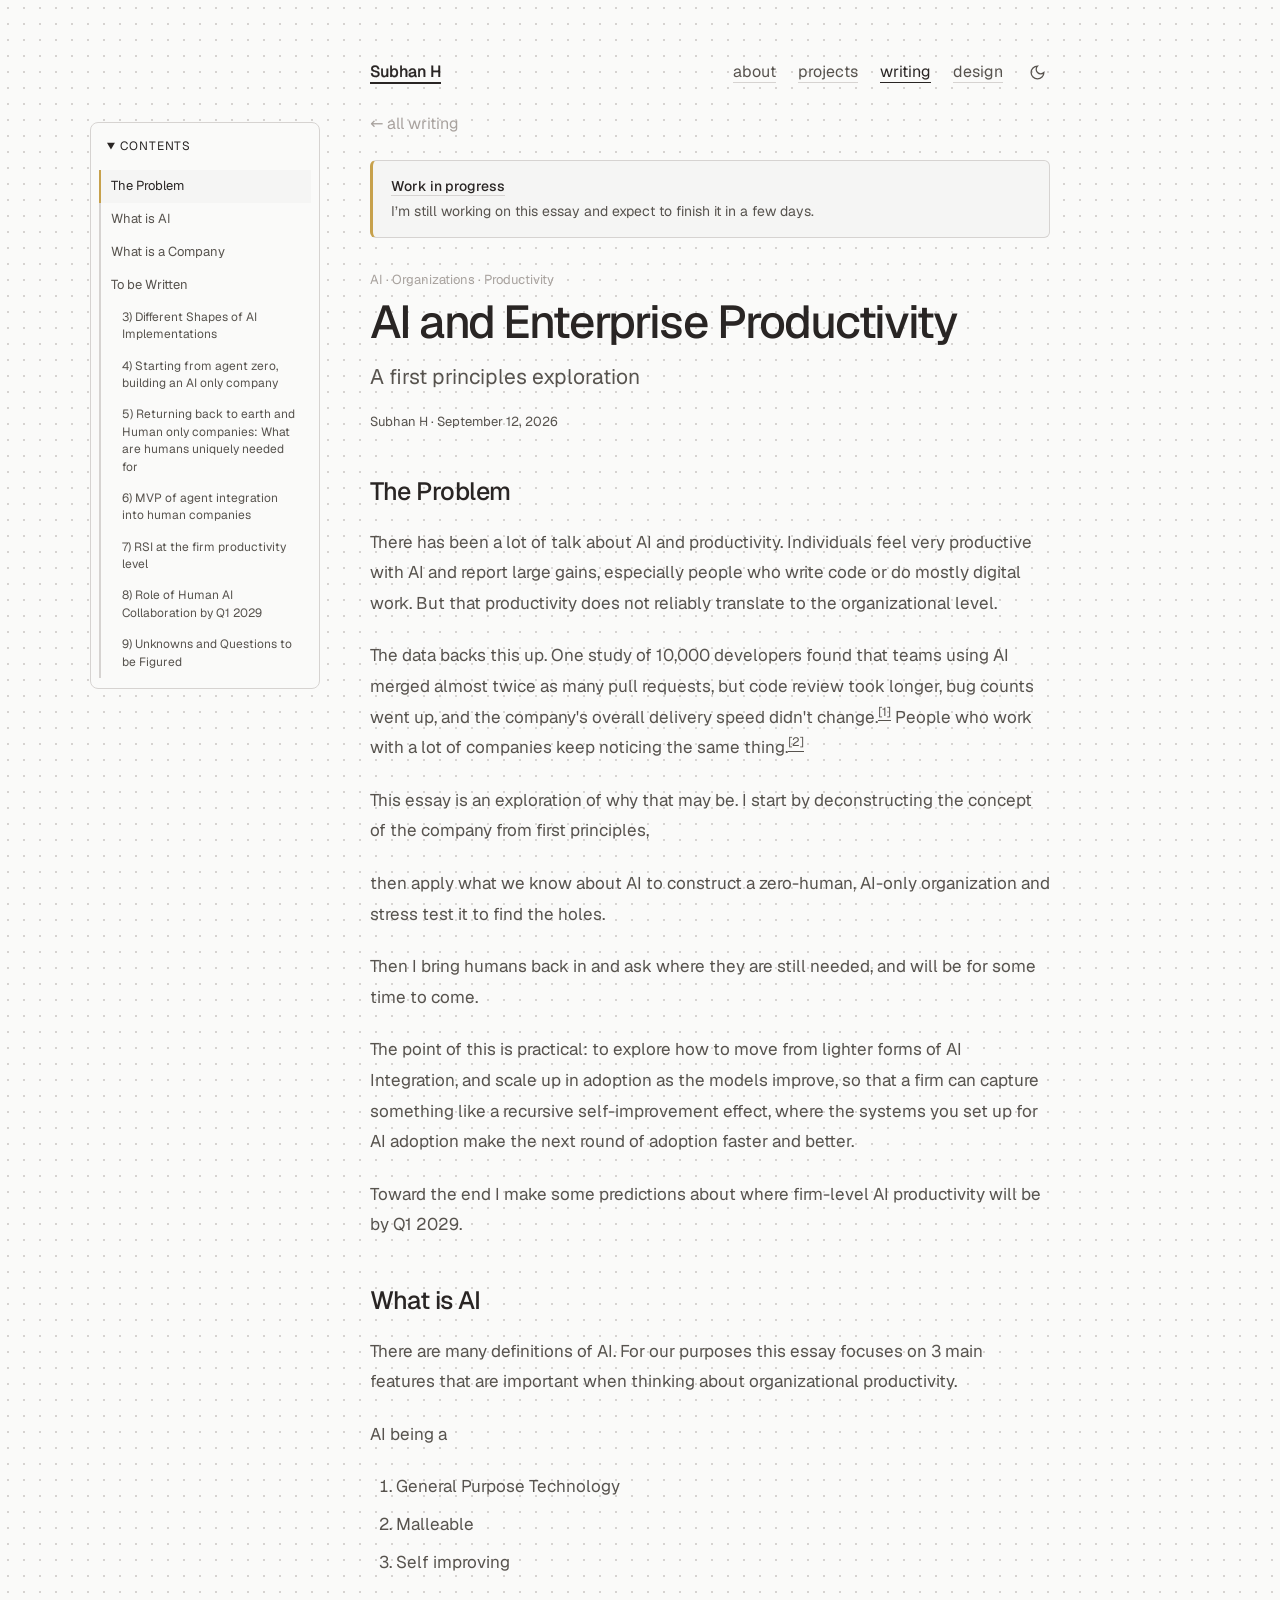
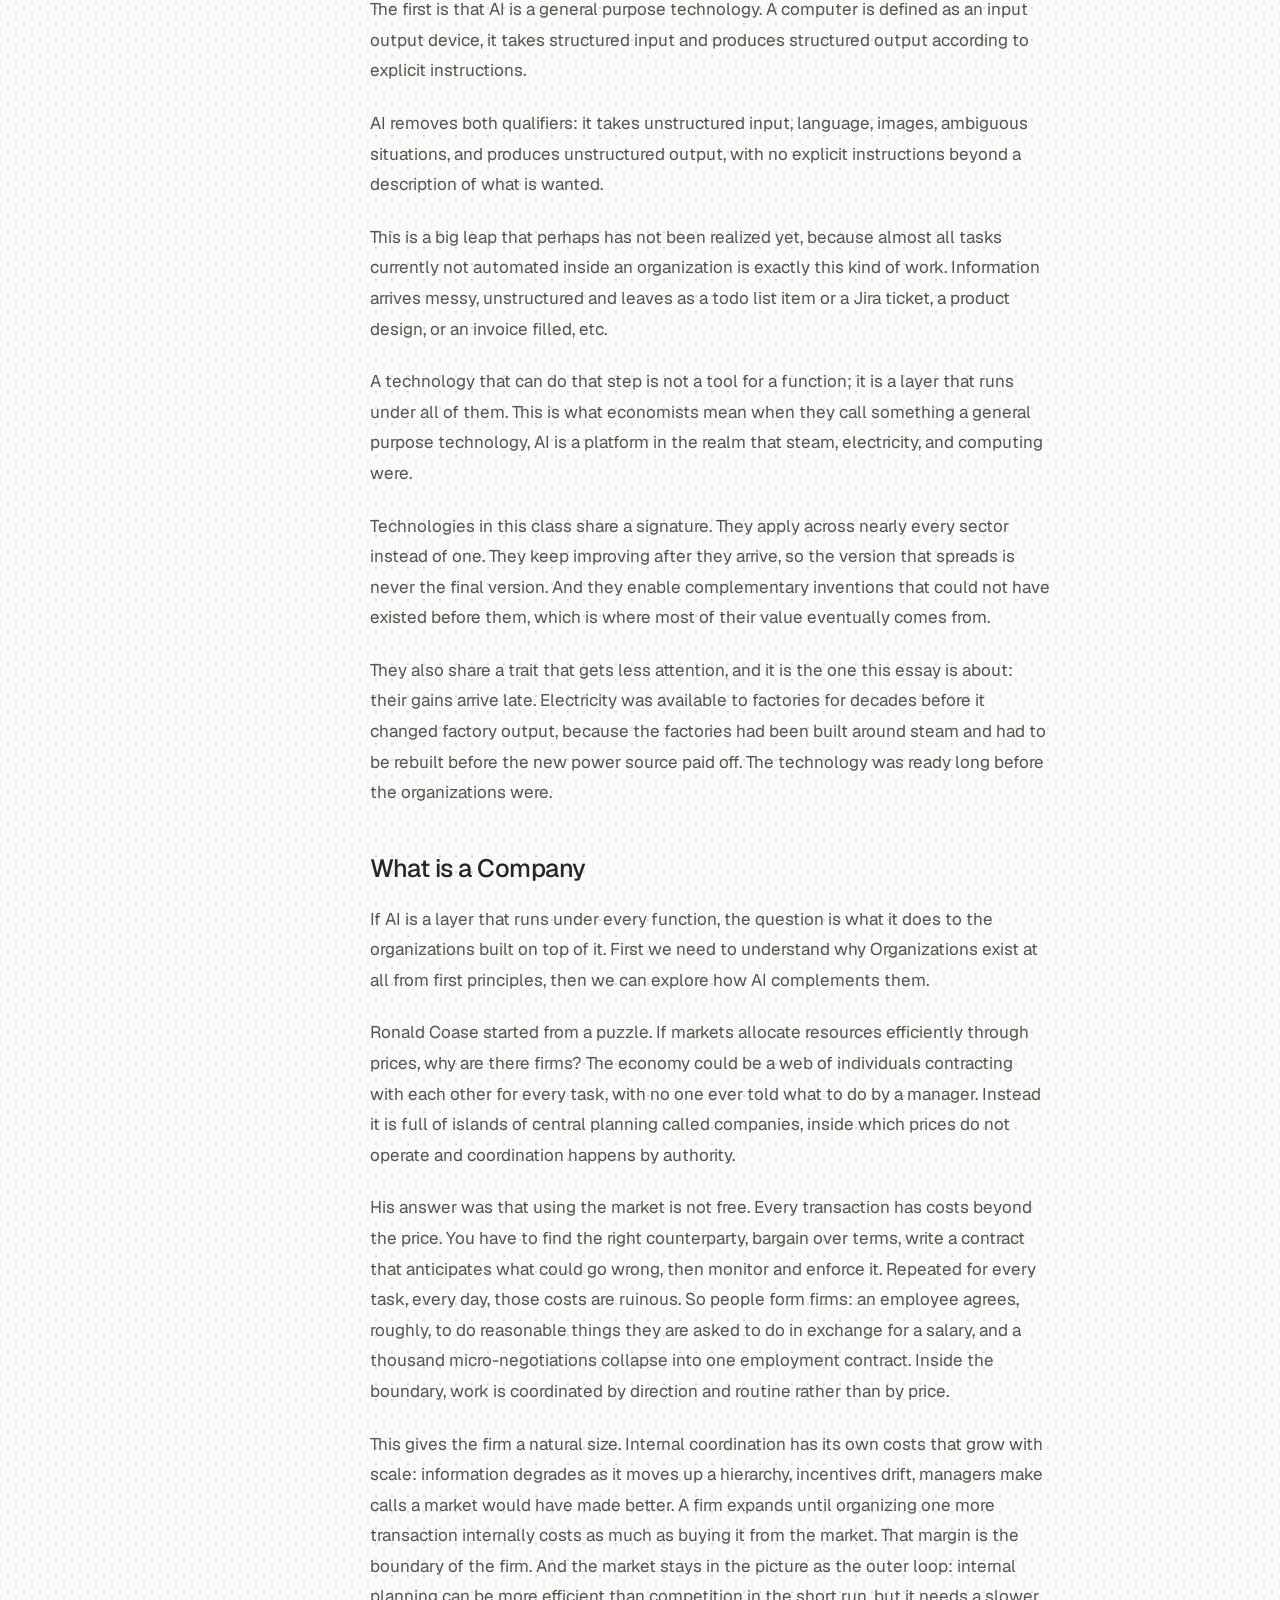
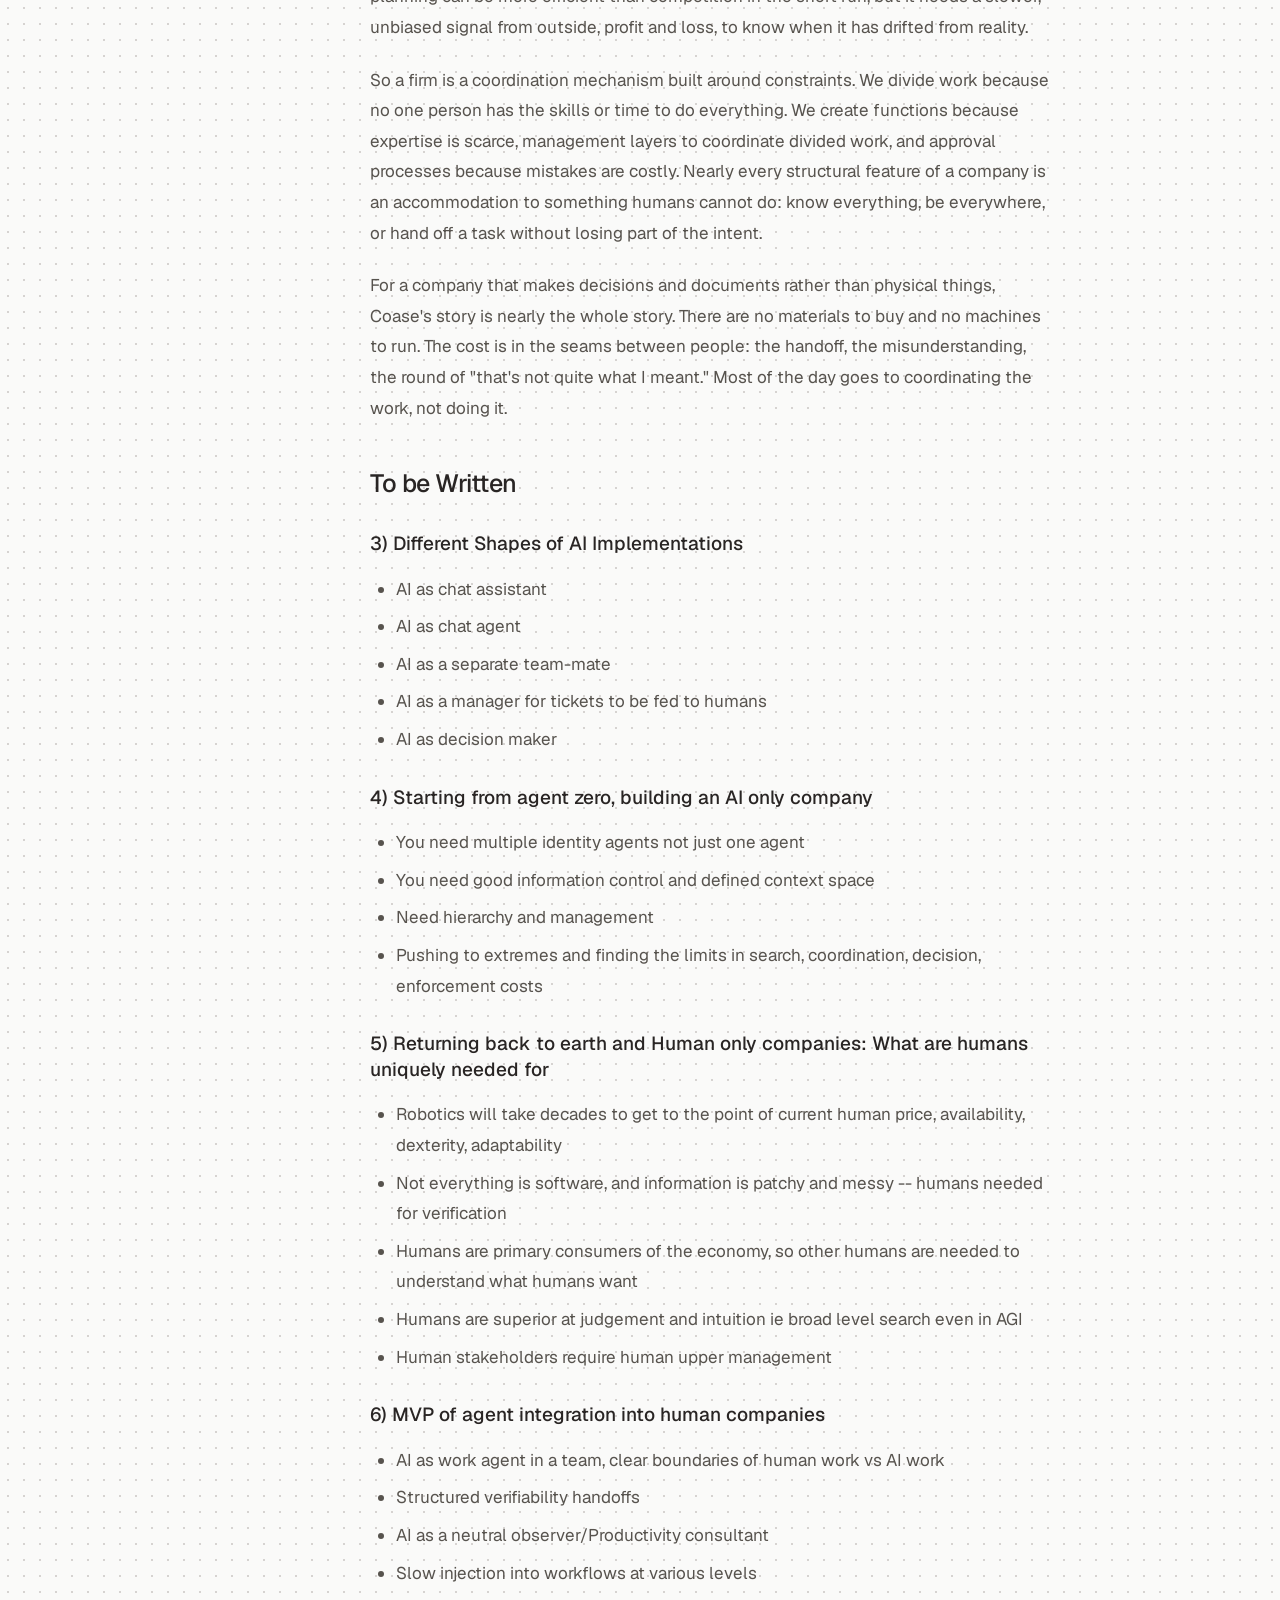
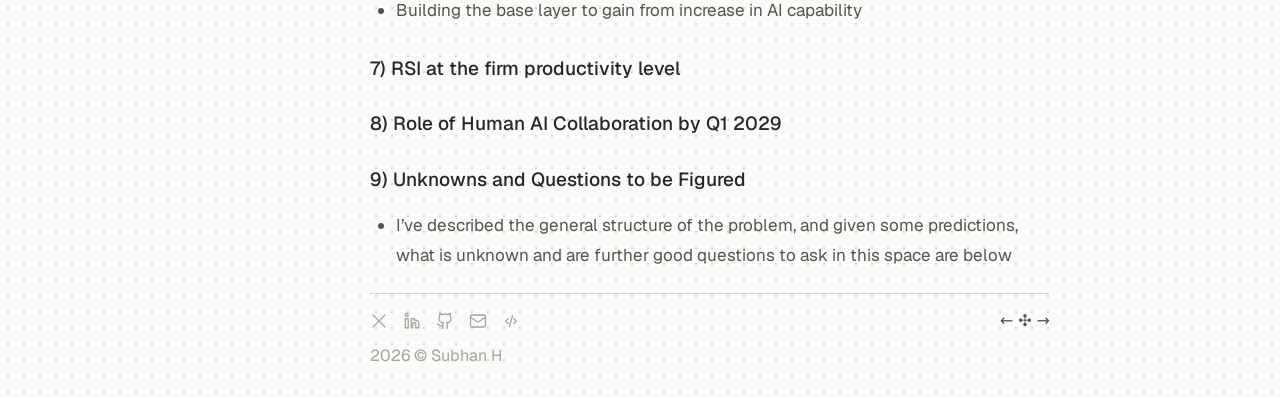
==== ai-enterprise-productivity.html @ 09ed8b2f "Publish AI productivity draft with responsive article contents" ====
<!doctype html>
<html lang="en" data-page="writing" data-title="AI and Enterprise Productivity">
  <head>
    <meta charset="UTF-8">
    <meta name="viewport" content="width=device-width, initial-scale=1">
    <meta name="description" content="A first-principles exploration of AI, organizational productivity, and the structure of the firm. Work in progress.">
    <title>AI and Enterprise Productivity — Subhan H</title>
    <script>
      try {
        document.documentElement.dataset.theme = localStorage.getItem("theme") || (matchMedia("(prefers-color-scheme: dark)").matches ? "dark" : "light");
      } catch (_) { document.documentElement.dataset.theme = "light"; }
    </script>
    <link rel="stylesheet" href="styles.css?v=essay-1">
    <link rel="icon" type="image/png" href="assets/signature-favicon.png?v=1">
  </head>
  <body>
    <div class="page-shell essay-shell">
      <header class="site-header">
        <a class="brand text-link js-name" href="index.html">Subhan H</a>
        <nav aria-label="Primary navigation">
          <a class="text-link" href="index.html">about</a>
          <a class="text-link" href="projects.html">projects</a>
          <a class="text-link active" href="writing.html">writing</a>
          <a class="text-link" href="design.html">design</a>
        </nav>
        <button class="icon-button js-theme" aria-label="Toggle color theme"></button>
      </header>



      <main class="essay-layout">
        <aside class="essay-sidebar">
          <details class="essay-contents" open>
            <summary>Contents</summary>
            <nav aria-label="Article contents"><a class="toc-link toc-level-2" href="#the-problem">The Problem</a>
<a class="toc-link toc-level-2" href="#what-is-ai">What is AI</a>
<a class="toc-link toc-level-2" href="#what-is-a-company">What is a Company</a>
<a class="toc-link toc-level-2" href="#to-be-written">To be Written</a>
<a class="toc-link toc-level-3" href="#3-different-shapes-of-ai-implementations">3) Different Shapes of AI Implementations</a>
<a class="toc-link toc-level-3" href="#4-starting-from-agent-zero-building-an-ai-only-company">4) Starting from agent zero, building an AI only company</a>
<a class="toc-link toc-level-3" href="#5-returning-back-to-earth-and-human-only-companies-what-are-humans-uniquely-needed-for">5) Returning back to earth and Human only companies: What are humans uniquely needed for</a>
<a class="toc-link toc-level-3" href="#6-mvp-of-agent-integration-into-human-companies">6) MVP of agent integration into human companies</a>
<a class="toc-link toc-level-3" href="#7-rsi-at-the-firm-productivity-level">7) RSI at the firm productivity level</a>
<a class="toc-link toc-level-3" href="#8-role-of-human-ai-collaboration-by-q1-2029">8) Role of Human AI Collaboration by Q1 2029</a>
<a class="toc-link toc-level-3" href="#9-unknowns-and-questions-to-be-figured">9) Unknowns and Questions to be Figured</a></nav>
          </details>
        </aside>
        <article class="essay">
          <a class="article-back" href="writing.html">← all writing</a>
          <div class="essay-banner"><strong>Work in progress</strong><span>I’m still working on this essay and expect to finish it in a few days.</span></div>
          <header class="essay-header">
            <p class="article-kicker">AI · Organizations · Productivity</p>
            <h1>AI and Enterprise Productivity</h1>
            <p class="essay-subtitle">A first principles exploration</p>
            <p class="essay-byline">Subhan H · <time datetime="2026-09-12">September 12, 2026</time></p>
          </header>
          <div class="essay-body"><h2 id="the-problem">The Problem</h2>
<p>There has been a lot of talk about AI and productivity. Individuals feel very productive with AI and report large gains, especially people who write code or do mostly digital work. But that productivity does not reliably translate to the organizational level.</p>
<p>The data backs this up. One study of 10,000 developers found that teams using AI merged almost twice as many pull requests, but code review took longer, bug counts went up, and the company's overall delivery speed didn't change.<sup><a href="https://cdn.prod.website-files.com/66f2fa250759eeb1f2b1199a/68d6e93f3060b3c8a32e72bf_AI_Engineering_Impact_Report_July_2025_Faros_AI.pdf">[1]</a></sup> People who work with a lot of companies keep noticing the same thing.<sup><a href="https://x.com/ashpreetbedi/status/2083244572218708412">[2]</a></sup></p>
<p>This essay is an exploration of why that may be. I start by deconstructing the concept of the company from first principles, </p>
<p>then apply what we know about AI to construct a zero-human, AI-only organization and stress test it to find the holes. </p>
<p>Then I bring humans back in and ask where they are still needed, and will be for some time to come.</p>
<p>The point of this is practical: to explore how to move from lighter forms of AI Integration, and scale up in adoption as the models improve, so that a firm can capture something like a recursive self-improvement effect, where the systems you set up for AI adoption make the next round of adoption faster and better. </p>
<p>Toward the end I make some predictions about where firm-level AI productivity will be by Q1 2029.</p>
<h2 id="what-is-ai">What is AI</h2>
<p>There are many definitions of AI. For our purposes this essay focuses on 3 main <em>features</em> that are important when thinking about organizational productivity. </p>
<p>AI being a</p>
<ol>
<li>General Purpose Technology </li>
<li>Malleable</li>
<li>Self improving </li>
</ol>
<p>The first is that AI is a general purpose technology. A computer is defined as an input output device, it takes structured input and produces structured output according to explicit instructions. </p>
<p>AI removes both qualifiers: it takes unstructured input, language, images, ambiguous situations, and produces unstructured output, with no explicit instructions beyond a description of what is wanted. </p>
<p>This is a big leap that perhaps has not been realized yet, because almost all tasks currently not automated inside an organization is exactly this kind of work. Information arrives messy, unstructured and leaves as a todo list item or a Jira ticket, a product design, or an invoice filled, etc. </p>
<p>A technology that can do that step is not a tool for a function; it is a layer that runs under all of them. This is what economists mean when they call something a general purpose technology, AI is a platform in the realm that steam, electricity, and computing were. </p>
<p>Technologies in this class share a signature. They apply across nearly every sector instead of one. They keep improving after they arrive, so the version that spreads is never the final version. And they enable complementary inventions that could not have existed before them, which is where most of their value eventually comes from.</p>
<p>They also share a trait that gets less attention, and it is the one this essay is about: their gains arrive late. Electricity was available to factories for decades before it changed factory output, because the factories had been built around steam and had to be rebuilt before the new power source paid off. The technology was ready long before the organizations were.</p>
<h2 id="what-is-a-company">What is a Company</h2>
<p>If AI is a layer that runs under every function, the question is what it does to the organizations built on top of it. First we need to understand why Organizations exist at all from first principles, then we can explore how AI complements them. </p>
<p>Ronald Coase started from a puzzle. If markets allocate resources efficiently through prices, why are there firms? The economy could be a web of individuals contracting with each other for every task, with no one ever told what to do by a manager. Instead it is full of islands of central planning called companies, inside which prices do not operate and coordination happens by authority.</p>
<p>His answer was that using the market is not free. Every transaction has costs beyond the price. You have to find the right counterparty, bargain over terms, write a contract that anticipates what could go wrong, then monitor and enforce it. Repeated for every task, every day, those costs are ruinous. So people form firms: an employee agrees, roughly, to do reasonable things they are asked to do in exchange for a salary, and a thousand micro-negotiations collapse into one employment contract. Inside the boundary, work is coordinated by direction and routine rather than by price.</p>
<p>This gives the firm a natural size. Internal coordination has its own costs that grow with scale: information degrades as it moves up a hierarchy, incentives drift, managers make calls a market would have made better. A firm expands until organizing one more transaction internally costs as much as buying it from the market. That margin is the boundary of the firm. And the market stays in the picture as the outer loop: internal planning can be more efficient than competition in the short run, but it needs a slower, unbiased signal from outside, profit and loss, to know when it has drifted from reality.</p>
<p>So a firm is a coordination mechanism built around constraints. We divide work because no one person has the skills or time to do everything. We create functions because expertise is scarce, management layers to coordinate divided work, and approval processes because mistakes are costly. Nearly every structural feature of a company is an accommodation to something humans cannot do: know everything, be everywhere, or hand off a task without losing part of the intent.</p>
<p>For a company that makes decisions and documents rather than physical things, Coase's story is nearly the whole story. There are no materials to buy and no machines to run. The cost is in the seams between people: the handoff, the misunderstanding, the round of "that's not quite what I meant." Most of the day goes to coordinating the work, not doing it.</p>
<h2 id="to-be-written">To be Written</h2>
<h3 id="3-different-shapes-of-ai-implementations">3) Different Shapes of AI Implementations</h3>
<ul>
<li>AI as chat assistant   </li>
<li>AI as chat agent   </li>
<li>AI as a separate team-mate   </li>
<li>AI as a manager for tickets to be fed to humans   </li>
<li>AI as decision maker </li>
</ul>
<h3 id="4-starting-from-agent-zero-building-an-ai-only-company">4) Starting from agent zero, building an AI only company</h3>
<ul>
<li>You need multiple identity agents not just one agent  </li>
<li>You need good information control and defined context space  </li>
<li>Need hierarchy and management   </li>
<li>Pushing to extremes and finding the limits in search, coordination, decision, enforcement costs  </li>
</ul>
<h3 id="5-returning-back-to-earth-and-human-only-companies-what-are-humans-uniquely-needed-for">5) Returning back to earth and Human only companies: What are humans uniquely needed for</h3>
<ul>
<li>Robotics will take decades to get to the point of current human price, availability, dexterity, adaptability   </li>
<li>Not everything is software, and information is patchy and messy -- humans needed for verification   </li>
<li>Humans are primary consumers of the economy, so other humans are needed to understand what humans want   </li>
<li>Humans are superior at judgement and intuition ie broad level search even in AGI  </li>
<li>Human stakeholders require human upper management   </li>
</ul>
<h3 id="6-mvp-of-agent-integration-into-human-companies">6) MVP of agent integration into human companies</h3>
<ul>
<li>AI as work agent in a team, clear boundaries of human work vs AI work  </li>
<li>Structured verifiability handoffs  </li>
<li>AI as a neutral observer/Productivity consultant   </li>
<li>Slow injection into workflows at various levels   </li>
<li>Building the base layer to gain from increase in AI capability </li>
</ul>
<h3 id="7-rsi-at-the-firm-productivity-level">7) RSI at the firm productivity level</h3>
<h3 id="8-role-of-human-ai-collaboration-by-q1-2029">8) Role of Human AI Collaboration by Q1 2029</h3>
<h3 id="9-unknowns-and-questions-to-be-figured">9) Unknowns and Questions to be Figured</h3>
<ul>
<li>I’ve described the general structure of the problem, and given some predictions, what is unknown and are further good questions to ask in this space are below</li>
</ul></div>
        </article>
      </main>

      <footer id="site-footer"></footer>
    </div>
    <div id="command-palette"></div>
    <script src="site-data.js?v=site-intro-1"></script>
    <script src="script.js?v=site-intro-3"></script>
    <script src="article.js?v=1"></script>
  </body>
</html>
---- styles.css ----
@font-face { font-family: Geist; src: url("assets/geist-400.woff2") format("woff2"); font-weight: 400; font-display: swap; }
@font-face { font-family: Geist; src: url("assets/geist-500.woff2") format("woff2"); font-weight: 500; font-display: swap; }
@font-face { font-family: Geist; src: url("assets/geist-500.woff2") format("woff2"); font-weight: 600; font-display: swap; }
@font-face { font-family: Caveat; src: url("assets/caveat-600.woff2") format("woff2"); font-weight: 600; font-display: swap; }

:root {
  font-family: Geist, ui-sans-serif, system-ui, sans-serif;
  color-scheme: light dark;
  --bg: #fafaf9; --dot: #d6d3d1; --text: #57534e; --strong: #292524;
  --muted: #a8a29e; --line: #d6d3d1; --surface: #f5f5f4; --surface-strong: #e7e5e4;
  --button-bg: #292524; --button-text: #e7e5e4; --shadow: rgba(41,37,36,.12);
  --accent-market-prism: #6aaa9a; --accent-usha: #c76b60; --accent-grow-jewelry: #c7a14c; --accent-engie: #668eb1;
}
:root[data-theme="dark"] {
  --bg: #050505; --dot: #18304a; --text: #a8a29e; --strong: #d6d3d1;
  --muted: #78716c; --line: #44403c; --surface: #1c1917; --surface-strong: #57534e;
  --button-bg: #151515; --button-text: #8f8b87; --shadow: rgba(0,0,0,.45);
}
* { box-sizing: border-box; }
html { min-height: 100%; background-color: var(--bg); background-image: radial-gradient(circle,var(--dot) .75px,transparent .85px); background-size: 16px 16px; font-kerning: normal; font-optical-sizing: none; font-synthesis: none; text-rendering: optimizeLegibility; }
body { margin: 0; min-width: 320px; color: var(--text); }
button,input { font: inherit; } button,a { color: inherit; -webkit-tap-highlight-color: transparent; }
.page-shell { width: min(500px,calc(100% - 48px)); min-height: 100vh; margin: 0 auto; padding: 60px 0 30px; font-size: 16px; line-height: 1.48; }
.site-header { display: flex; align-items: center; gap: 22px; margin-bottom: 26px; white-space: nowrap; }
.site-header nav { display: flex; align-items: center; gap: 22px; margin-left: auto; }
.text-link { padding: 0 0 2px; background: none; text-decoration: underline; text-decoration-color: var(--line); text-underline-offset: 5px; }
.text-link:hover,.text-link:focus-visible,.text-link.active { color: var(--strong); text-decoration-color: var(--strong); }
.brand { color: var(--strong); font-weight: 600; text-decoration-color: var(--strong); text-decoration-thickness: 2px; text-underline-offset: 5px; -webkit-text-stroke: .2px currentColor; }
.icon-button { display: grid; place-items: center; border: 0; padding: 4px; background: none; cursor: pointer; }
.icon-button svg { width: 17px; height: 17px; fill: none; stroke: currentColor; stroke-width: 1.8; stroke-linecap: round; }
.site-intro { display: grid; grid-template-columns: minmax(0,1fr) auto; gap: 18px; align-items: start; margin-bottom: 34px; }.intro { display: grid; gap: 34px; }.intro-section,.intro-summary-copy { min-width: 0; }.intro-headshot { width: clamp(88px,18vw,112px); aspect-ratio: 1; overflow: hidden; border: 1px solid var(--line); border-radius: 16px; background: var(--surface); }.intro-headshot img { display: block; width: 100%; height: 100%; object-fit: cover; object-position: center; }.site-intro p,.intro p { margin: 2px 0; }.diamond-line { display: flex; gap: 7px; align-items: baseline; }.diamond-line>span:first-child,.intro h2 { color: var(--muted); }.intro-name { color: var(--strong); font-weight: 600; -webkit-text-stroke: .15px currentColor; }:root[data-theme="dark"] .intro-name { color: #fff; }.interests-content { display: grid; grid-template-columns: auto minmax(0,1fr); flex: 1; align-items: start; min-width: 0; column-gap: 5px; }.interests-label { color: var(--muted); }.interest-value-line { display: block; min-width: 0; color: color-mix(in srgb,var(--text) 68%,var(--muted)); font-style: italic; font-synthesis: style; transform: skewX(-10deg); transform-origin: left center; }.interest-value-line--full { grid-column: 1/-1; }
strong { color: var(--strong); font-weight: 500; text-decoration: underline; text-decoration-color: var(--line); text-underline-offset: 4px; }.company-link { color: inherit; text-decoration: none; }.highlight strong { position: relative; z-index: 0; isolation: isolate; padding: 0 1px 3px; text-decoration: none; }.highlight strong::after { position: absolute; z-index: -1; right: -2px; bottom: -1px; left: -2px; height: 8px; background: color-mix(in srgb,var(--highlight-color) 78%,white); content: ""; opacity: .92; pointer-events: none; -webkit-mask: url("assets/crayon-underline.svg") center/100% 100% no-repeat; mask: url("assets/crayon-underline.svg") center/100% 100% no-repeat; }.highlight--market-prism strong { --highlight-color: var(--accent-market-prism); }.highlight--usha strong { --highlight-color: var(--accent-usha); }.highlight--grow-jewelry strong { --highlight-color: var(--accent-grow-jewelry); }.highlight--engie strong { --highlight-color: var(--accent-engie); }
.intro h2 { margin: 5px 0 2px; font-size: 16px; font-weight: 400; }.intro h2 em { color: var(--strong); font-weight: 500; }
.branch-list { list-style: none; margin: 0; padding: 0 0 0 31px; }.branch-list li { position: relative; margin: 3px 0; padding-left: 1px; }.branch-list li::before { content: "↳"; position: absolute; right: calc(100% + 8px); color: var(--muted); }
.company-mark { display: inline-grid; place-items: center; width: 15px; height: 15px; margin-left: 3px; border-radius: 2px; background: var(--surface-strong); color: var(--strong); font-size: 8px; font-weight: 600; vertical-align: 2px; }.company-mark--market-prism { background: var(--accent-market-prism); color: #153730; }.company-mark--usha { background: var(--accent-usha); color: #321b1b; }.company-mark--grow-jewelry { background: var(--accent-grow-jewelry); color: #302504; }.company-mark--engie { background: var(--accent-engie); color: #102b43; }
.work-cta { display: flex; align-items: center; justify-content: center; gap: 7px; width: 100%; height: 58px; margin-top: 38px; border: 1px solid var(--line); border-radius: 9px; background: var(--button-bg); color: var(--button-text); text-decoration: none; transition: transform .18s ease,box-shadow .18s ease; }.work-cta:hover { transform: translateY(-2px); box-shadow: 0 8px 20px var(--shadow); }
.signature { position: relative; z-index: 2; display: flex; align-items: center; justify-content: flex-end; height: 88px; margin: 8px 0 0; overflow: visible; pointer-events: none; }.signature img { display: block; width: auto; height: 82px; object-fit: contain; transform: translateY(18px); }:root[data-theme="dark"] .signature img { content: url("assets/signature-line-dark.png"); }
footer { position: relative; z-index: 1; margin-top: 5px; padding-top: 15px; border-top: 1px solid var(--line); color: var(--muted); }.footer-row,.socials,.footer-mark { display: flex; align-items: center; }.footer-row { justify-content: space-between; }.socials { gap: 15px; }.socials a { display: grid; place-items: center; min-width: 18px; text-decoration: none; transition: color .15s ease,transform .15s ease; }.socials a:hover { color: var(--strong); transform: translateY(-2px); }.socials svg { width: 18px; height: 18px; fill: none; stroke: currentColor; stroke-width: 1.7; stroke-linecap: round; stroke-linejoin: round; }.footer-mark { gap: 5px; color: var(--text); }footer p { margin: 11px 0 0; }
.project-search { display: flex; align-items: center; gap: 8px; height: 44px; margin: 4px 0 15px; padding: 0 12px; border: 1px solid var(--line); border-radius: 7px; background: color-mix(in srgb,var(--bg) 82%,transparent); }.project-search:focus-within { border-color: var(--strong); }.search-icon { width: 21px; height: 21px; fill: none; stroke: currentColor; stroke-width: 2; stroke-linecap: round; }.project-search input { width: 100%; border: 0; outline: 0; background: transparent; color: var(--strong); }.project-search input::placeholder { color: var(--muted); }
.project-list { display: grid; gap: 15px; }.project-card { position: relative; overflow: hidden; border: 1px solid var(--line); border-radius: 8px; background: var(--surface-strong); }.project-card-link { position: absolute; inset: 0; z-index: 1; border-radius: inherit; cursor: pointer; }.project-art { position: relative; display: grid; place-items: center; height: 245px; overflow: hidden; background: #2c2441; }.project-art.amber { background: #f1dba9; }.project-art.cyan { background: #173a44; }.project-thumbnail { display: block; width: 100%; height: 100%; object-fit: contain; background: #090909; }.art-grid { position: absolute; inset: 0; opacity: .5; background-image: linear-gradient(rgba(255,255,255,.1) 1px,transparent 1px),linear-gradient(90deg,rgba(255,255,255,.1) 1px,transparent 1px); background-size: 24px 24px; transform: perspective(250px) rotateX(55deg) scale(1.5); transform-origin: center bottom; }.art-window { position: relative; width: 73%; height: 66%; padding: 32px 24px; border: 1px solid rgba(255,255,255,.7); border-radius: 7px; background: rgba(250,250,249,.92); box-shadow: 0 20px 45px rgba(0,0,0,.25); color: #292524; }.art-window i { position: absolute; top: 12px; width: 7px; height: 7px; border-radius: 50%; background: #a8a29e; }.art-window i:first-child { left: 13px; background: #ef4444; }.art-window i:nth-child(2) { left: 25px; background: #f59e0b; }.art-window i:nth-child(3) { left: 37px; background: #22c55e; }.art-window b,.art-window small { display: block; }.art-window b { margin-top: 13px; font-size: 22px; }.art-window small { margin-top: 7px; color: #78716c; }
.project-copy { padding: 18px 20px 20px; background: color-mix(in srgb,var(--surface-strong) 92%,transparent); }.project-heading { display: flex; align-items: center; justify-content: space-between; }.project-heading h1 { margin: 0; color: var(--strong); font-size: 24px; font-weight: 500; }.project-heading span { position: relative; z-index: 2; display: flex; gap: 16px; }.project-heading svg { width: 20px; height: 20px; fill: none; stroke: currentColor; stroke-width: 1.8; stroke-linecap: round; stroke-linejoin: round; }.project-copy p { margin: 7px 0 5px; line-height: 1.55; }.tags { color: var(--muted); font-size: 13px; }.empty { margin: 30px 0; text-align: center; }
.article-list { display: grid; gap: 9px; padding: 2px 0 13px; }.article-row { display: grid; grid-template-columns: minmax(0,1fr) auto; gap: 18px; padding: 0; text-decoration: none; }.article-row span { color: var(--strong); }.article-row:hover span { text-decoration: underline; text-underline-offset: 4px; }.article-row time { color: var(--muted); }
.project-article { padding: 28px 0 13px; }.article-back { display: inline-block; margin-bottom: 25px; color: var(--muted); text-decoration: none; }.article-back:hover { color: var(--strong); text-decoration: underline; text-underline-offset: 4px; }.article-kicker { margin: 0 0 8px; color: var(--muted); font-size: 13px; }.project-article h1 { margin: 0; color: var(--strong); font-size: clamp(30px,7vw,40px); font-weight: 500; line-height: 1.1; letter-spacing: -.035em; }.article-dek { margin: 13px 0 0; color: var(--accent-grow-jewelry); font-size: 18px; font-style: italic; font-synthesis: style; line-height: 1.5; }.article-note { margin: 12px 0 0; color: var(--muted); font-size: 13px; }.article-actions { display: flex; flex-wrap: wrap; gap: 10px; margin: 22px 0 4px; }.article-button { display: inline-flex; align-items: center; justify-content: center; min-height: 40px; padding: 0 15px; border: 1px solid rgba(41,37,36,.25); border-radius: 7px; color: #292524; font-size: 14px; font-weight: 500; text-decoration: none; transition: transform .16s ease, box-shadow .16s ease, filter .16s ease; }.article-button:hover,.article-button:focus-visible { color: #292524; transform: translateY(-1px); box-shadow: 0 5px 14px rgba(0,0,0,.16); filter: saturate(1.08); }.article-button--demo { background: #f2cf4a; }.article-button--code { background: #b9d9f2; }.project-article section { margin-top: 34px; }.project-article h2 { margin: 0 0 12px; color: var(--strong); font-size: 21px; font-weight: 500; line-height: 1.25; }.project-article p { margin: 0 0 16px; line-height: 1.65; }.article-points,.article-flow { margin: 0 0 18px; padding-left: 22px; }.article-points li,.article-flow li { margin: 7px 0; line-height: 1.55; }.article-flow { counter-reset: flow; padding-left: 0; list-style: none; }.article-flow li { position: relative; padding-left: 33px; }.article-flow li::before { position: absolute; left: 0; display: grid; place-items: center; width: 21px; height: 21px; border: 1px solid var(--line); border-radius: 50%; color: var(--muted); content: counter(flow); counter-increment: flow; font-size: 11px; }.architecture-table { width: 100%; margin: 0 0 20px; border-collapse: collapse; font-size: 14px; }.architecture-table th,.architecture-table td { padding: 10px; border: 1px solid var(--line); text-align: left; vertical-align: top; }.architecture-table th { color: var(--strong); font-weight: 500; }.architecture-table td:first-child { width: 54px; color: var(--muted); font-family: ui-monospace,monospace; }
.design-accordion { display: grid; gap: 10px; }.design-section { border: 1px solid var(--line); border-radius: 8px; background: color-mix(in srgb,var(--bg) 86%,transparent); overflow: clip; }.design-section summary { display: flex; align-items: center; justify-content: space-between; gap: 16px; padding: 12px 14px; color: var(--strong); font-weight: 500; cursor: pointer; list-style: none; }.design-section summary::-webkit-details-marker { display: none; }.design-section summary::after { content: "+"; order: 3; width: 16px; color: var(--muted); font-family: ui-monospace,monospace; font-weight: 400; text-align: center; }.design-section[open] summary::after { content: "−"; }.design-section[open] summary { border-bottom: 1px solid var(--line); }.section-count { margin-left: auto; color: var(--muted); font-size: 12px; font-weight: 400; }.section-body { padding: 14px; }.ux-article-grid { display: grid; grid-template-columns: repeat(2,minmax(0,1fr)); gap: 10px; }.ux-article-card { min-width: 0; overflow: hidden; border: 1px solid var(--line); border-radius: 8px; background: var(--surface); }.ux-card-art { position: relative; display: flex; align-items: flex-end; aspect-ratio: 16/10; padding: 10px; overflow: hidden; border-bottom: 1px solid var(--line); background-image: linear-gradient(rgba(255,255,255,.05) 1px,transparent 1px),linear-gradient(90deg,rgba(255,255,255,.05) 1px,transparent 1px); background-size: 14px 14px; }.ux-card-art span { color: var(--muted); font-family: ui-monospace,monospace; font-size: 12px; }.ux-card-art i { position: absolute; right: 12px; width: 42%; height: 1px; background: var(--line); transform-origin: right; }.ux-card-art i:nth-of-type(1) { top: 35%; transform: rotate(-18deg); }.ux-card-art i:nth-of-type(2) { top: 53%; width: 60%; transform: rotate(12deg); }.ux-card-art i:nth-of-type(3) { top: 69%; width: 32%; transform: rotate(-35deg); }.ux-card-copy { padding: 11px; }.ux-card-copy small { display: block; color: var(--muted); font-size: 10px; line-height: 1.3; }.ux-card-copy h1 { margin: 7px 0 5px; color: var(--strong); font-size: 15px; font-weight: 500; line-height: 1.25; }.ux-card-copy p { margin: 0; font-size: 13px; line-height: 1.4; }.read-label { display: block; margin-top: 12px; color: var(--muted); font-size: 11px; }.brand-body { padding: 10px; }.brand-grid { display: grid; grid-template-columns: repeat(2,minmax(0,1fr)); gap: 10px; }.brand-item { display: grid; place-items: center; aspect-ratio: 4/5; padding: 4px; overflow: hidden; border: 1px solid var(--line); border-radius: 8px; background: var(--surface); transition: border-color .15s ease,transform .15s ease; }.brand-item:hover { border-color: var(--strong); transform: translateY(-2px); }.brand-item img { display: block; width: 100%; height: 100%; border-radius: 5px; object-fit: contain; }
.palette-backdrop { position: fixed; inset: 0; z-index: 20; display: grid; place-items: start center; padding-top: 17vh; background: rgba(0,0,0,.48); backdrop-filter: blur(3px); }.palette-backdrop[hidden] { display: none; }.palette { width: min(420px,calc(100% - 36px)); padding: 8px; border: 1px solid var(--line); border-radius: 10px; background: var(--bg); box-shadow: 0 24px 70px rgba(0,0,0,.35); }.palette-title { display: flex; justify-content: space-between; padding: 7px 9px 11px; color: var(--muted); font-size: 13px; }.palette-title button { padding: 0; border: 0; background: none; font-size: 20px; }.palette>a,.palette>button { display: block; width: 100%; padding: 9px 10px; border: 0; border-radius: 6px; background: transparent; text-align: left; text-decoration: none; cursor: pointer; }.palette>a:hover,.palette>button:hover,.palette>a:focus-visible,.palette>button:focus-visible { background: var(--surface); color: var(--strong); outline: none; }
:focus-visible { outline: 2px solid var(--strong); outline-offset: 3px; }
@supports (-moz-appearance:none) { .page-shell { -webkit-text-stroke: .08px currentColor; } }
@media (max-width:640px) { .page-shell { width: calc(100% - 48px); padding-top: 31px; }.site-header { flex-wrap: wrap; gap: 10px 12px; margin-bottom: 36px; }.site-header nav { order: 3; width: 100%; gap: 16px; margin-left: 0; }.icon-button { margin-left: auto; }.interests-content { grid-template-columns: minmax(0,1fr); row-gap: 1px; }#highlights { display: grid; row-gap: 7px; }#highlights li { margin-block: 0; }.signature { height: 78px; }.signature img { height: 72px; transform: translateY(16px); }.project-art { height: 190px; }.project-copy { padding: 15px 17px 17px; }.project-heading h1 { font-size: 22px; }.article-row { gap: 10px; }.article-row time { width: 52px; text-align: right; }.design-section summary { padding: 11px 12px; }.section-body { padding: 12px; }.design-case dl { padding-left: 20px; }.brand-body { padding: 8px; }.brand-grid { gap: 8px; } }
@media (max-width:380px) { .page-shell { width: calc(100% - 32px); }.site-header { gap: 8px; font-size: 14px; }.site-header nav { gap: 8px; }.project-art { height: 165px; } }
@media (prefers-reduced-motion:reduce) { *,*::before,*::after { scroll-behavior: auto!important; transition: none!important; } }

/* Long-form writing */
.essay-shell { width: min(1100px, calc(100% - 64px)); }
.essay-shell > .site-header, .essay-shell > footer { margin-left: 280px; }
.essay-layout { display: grid; grid-template-columns: 230px minmax(0, 680px); gap: 50px; align-items: start; }
.essay-sidebar { position: sticky; top: 32px; padding-top: 10px; }
.essay-contents { border: 1px solid var(--line); border-radius: 8px; background: var(--bg); overflow: hidden; }
.essay-contents summary { padding: 15px 16px; color: var(--strong); font-size: 12px; text-transform: uppercase; letter-spacing: .08em; cursor: pointer; }
.essay-contents nav { position: relative; max-height: calc(100vh - 140px); overflow-y: auto; padding: 0 8px 10px; scrollbar-width: thin; scrollbar-color: var(--line) transparent; }
.toc-link { display: block; border-left: 2px solid var(--line); padding: 7px 10px; font-size: 13px; line-height: 1.45; text-decoration: none; overflow-wrap: anywhere; }
.toc-link.toc-level-3 { padding-left: 21px; font-size: 12px; }
.toc-link:hover, .toc-link[aria-current] { color: var(--strong); background: var(--surface); border-left-color: var(--accent-grow-jewelry); }
.essay-banner { display: grid; gap: 4px; margin-bottom: 32px; padding: 15px 18px; border: 1px solid var(--line); border-left: 3px solid var(--accent-grow-jewelry); border-radius: 6px; background: var(--surface); font-size: 14px; }
.essay-banner strong { color: var(--strong); font-weight: 500; }
.essay-header { margin-bottom: 42px; }
.essay h1 { color: var(--strong); font-size: clamp(32px, 4vw, 46px); font-weight: 500; line-height: 1.12; letter-spacing: -.04em; margin: 8px 0 12px; }
.essay-subtitle { margin: 0; font-size: 21px; }
.essay-byline { margin-top: 20px; font-size: 13px; }
.essay-body { font-size: 17px; line-height: 1.8; overflow-wrap: anywhere; }
.essay-body h2, .essay-body h3 { color: var(--strong); font-weight: 500; line-height: 1.35; scroll-margin-top: 110px; }
.essay-body h2 { margin: 44px 0 18px; font-size: 25px; letter-spacing: -.02em; }
.essay-body h3 { margin: 30px 0 14px; font-size: 19px; }
.essay-body p { margin: 0 0 22px; }
.essay-body ul, .essay-body ol { padding-left: 26px; }
.essay-body li { margin: 7px 0; }
.essay-body a { text-underline-offset: 4px; }
@media (prefers-reduced-motion: no-preference) { html:has(.essay) { scroll-behavior: smooth; } }
@media (max-width: 1000px) {
  .essay-shell { width: min(680px, calc(100% - 48px)); }
  .essay-shell > .site-header, .essay-shell > footer { margin-left: 0; }
  .essay-layout { display: block; }
  .essay-sidebar { top: 8px; z-index: 5; padding: 0; margin-bottom: 24px; }
  .essay-contents { box-shadow: 0 3px 12px var(--shadow); }
  .essay-contents nav { max-height: 45vh; }
  .essay-body { font-size: 16px; }
}
.essay-shell > .site-header, .essay-shell > footer { max-width: 680px; }
.essay-body sup { font-size: .72em; line-height: 0; }
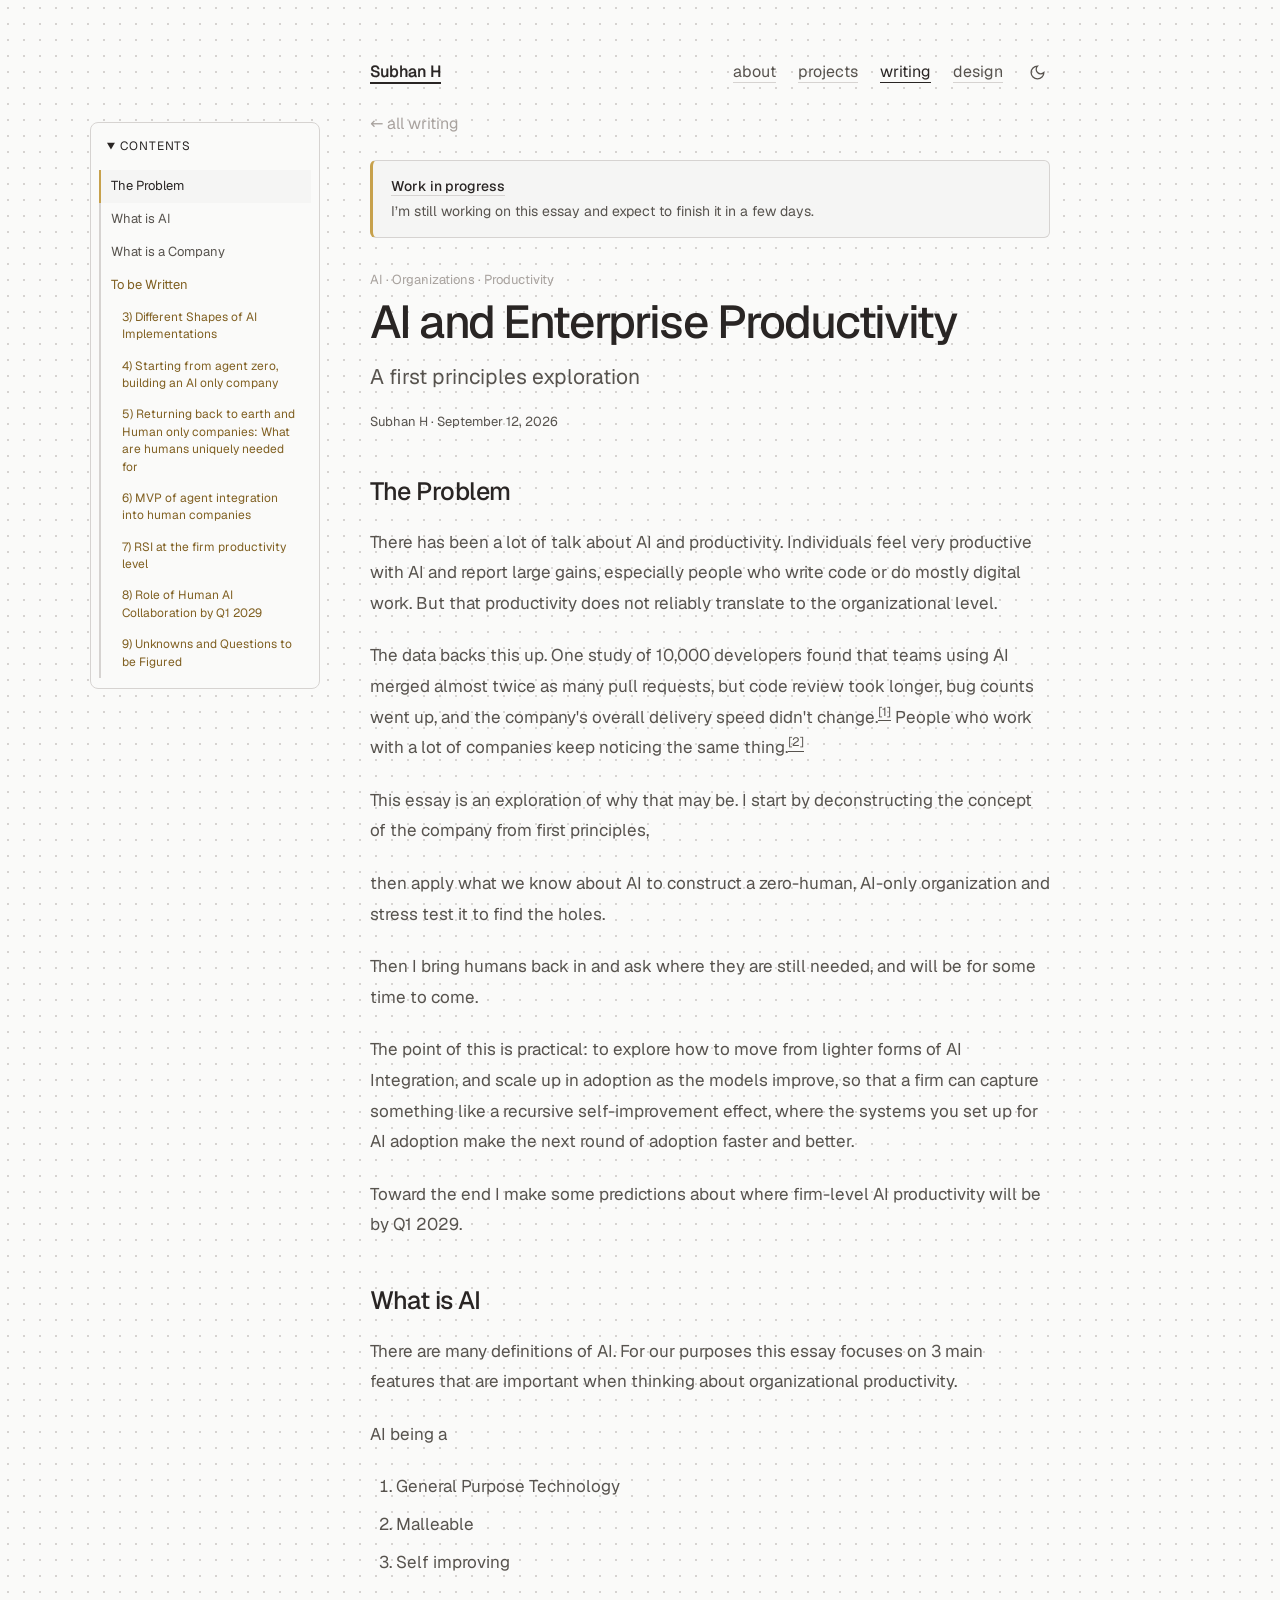
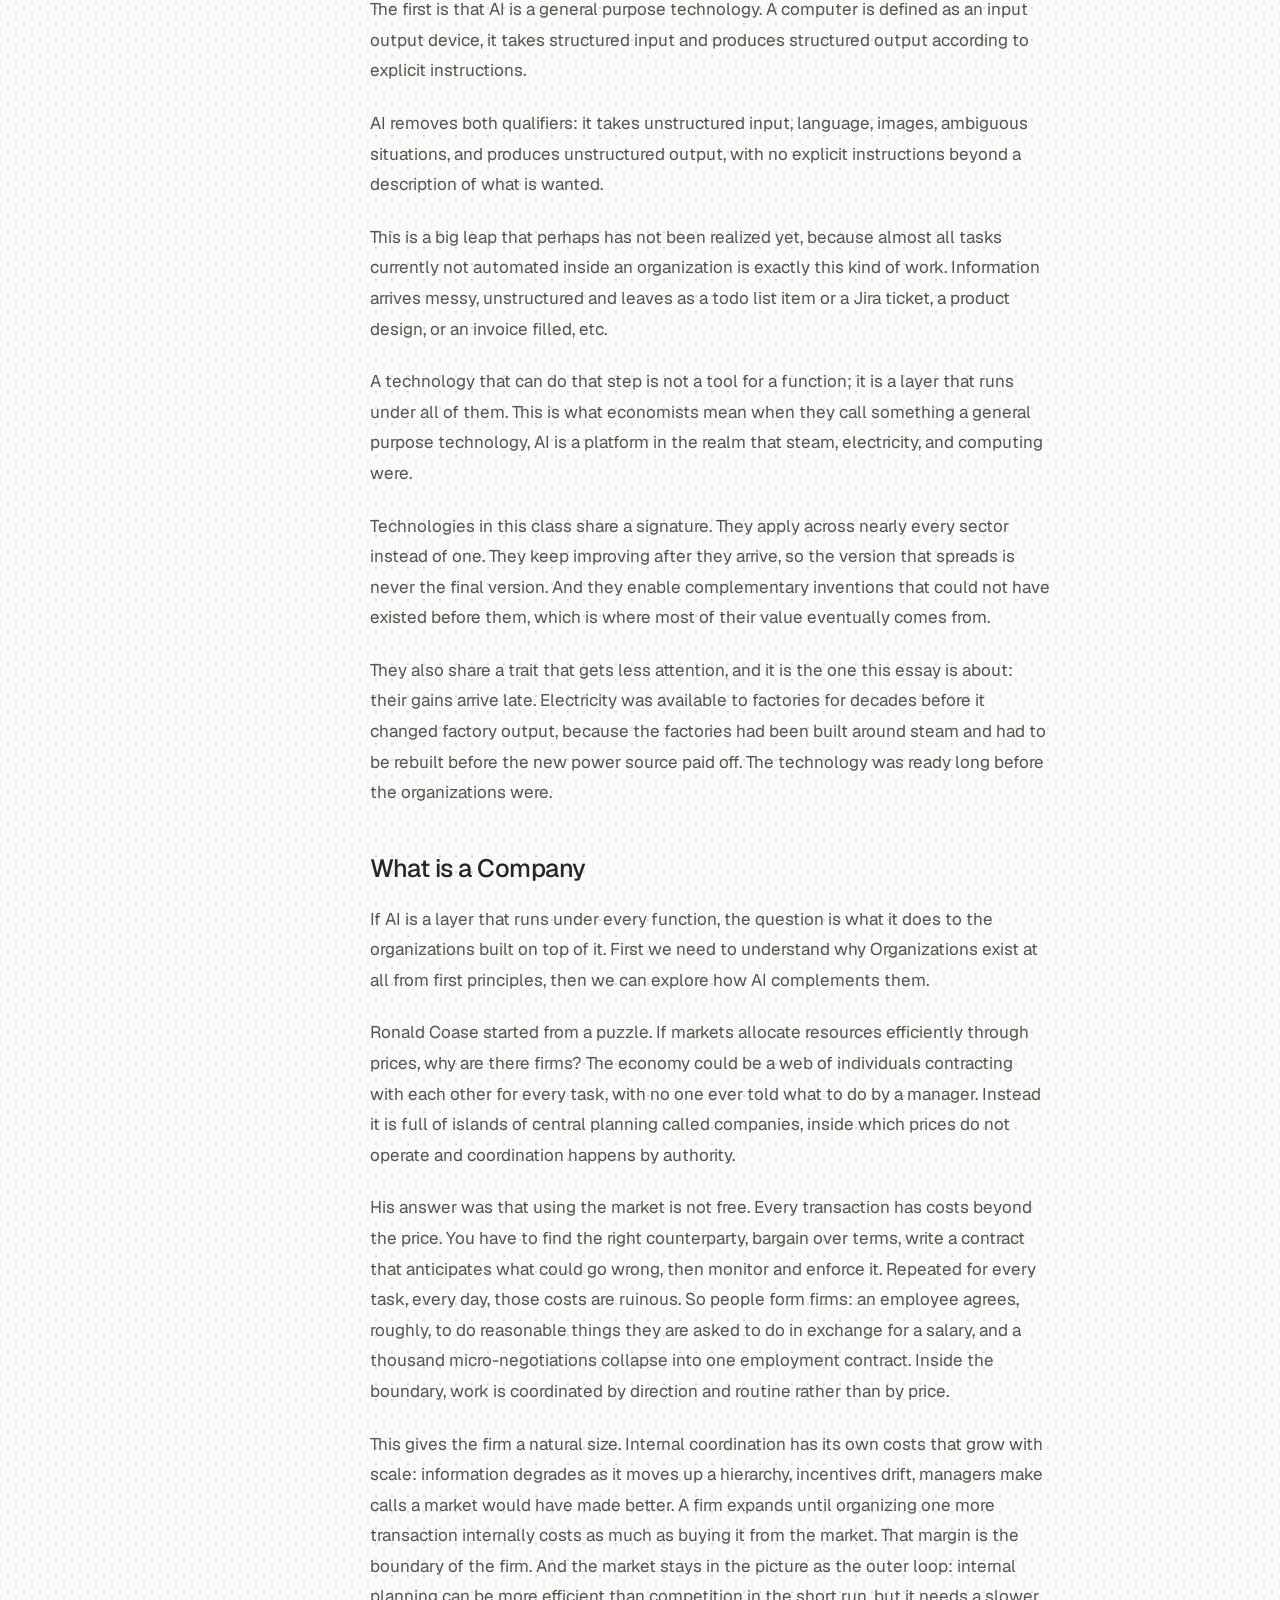
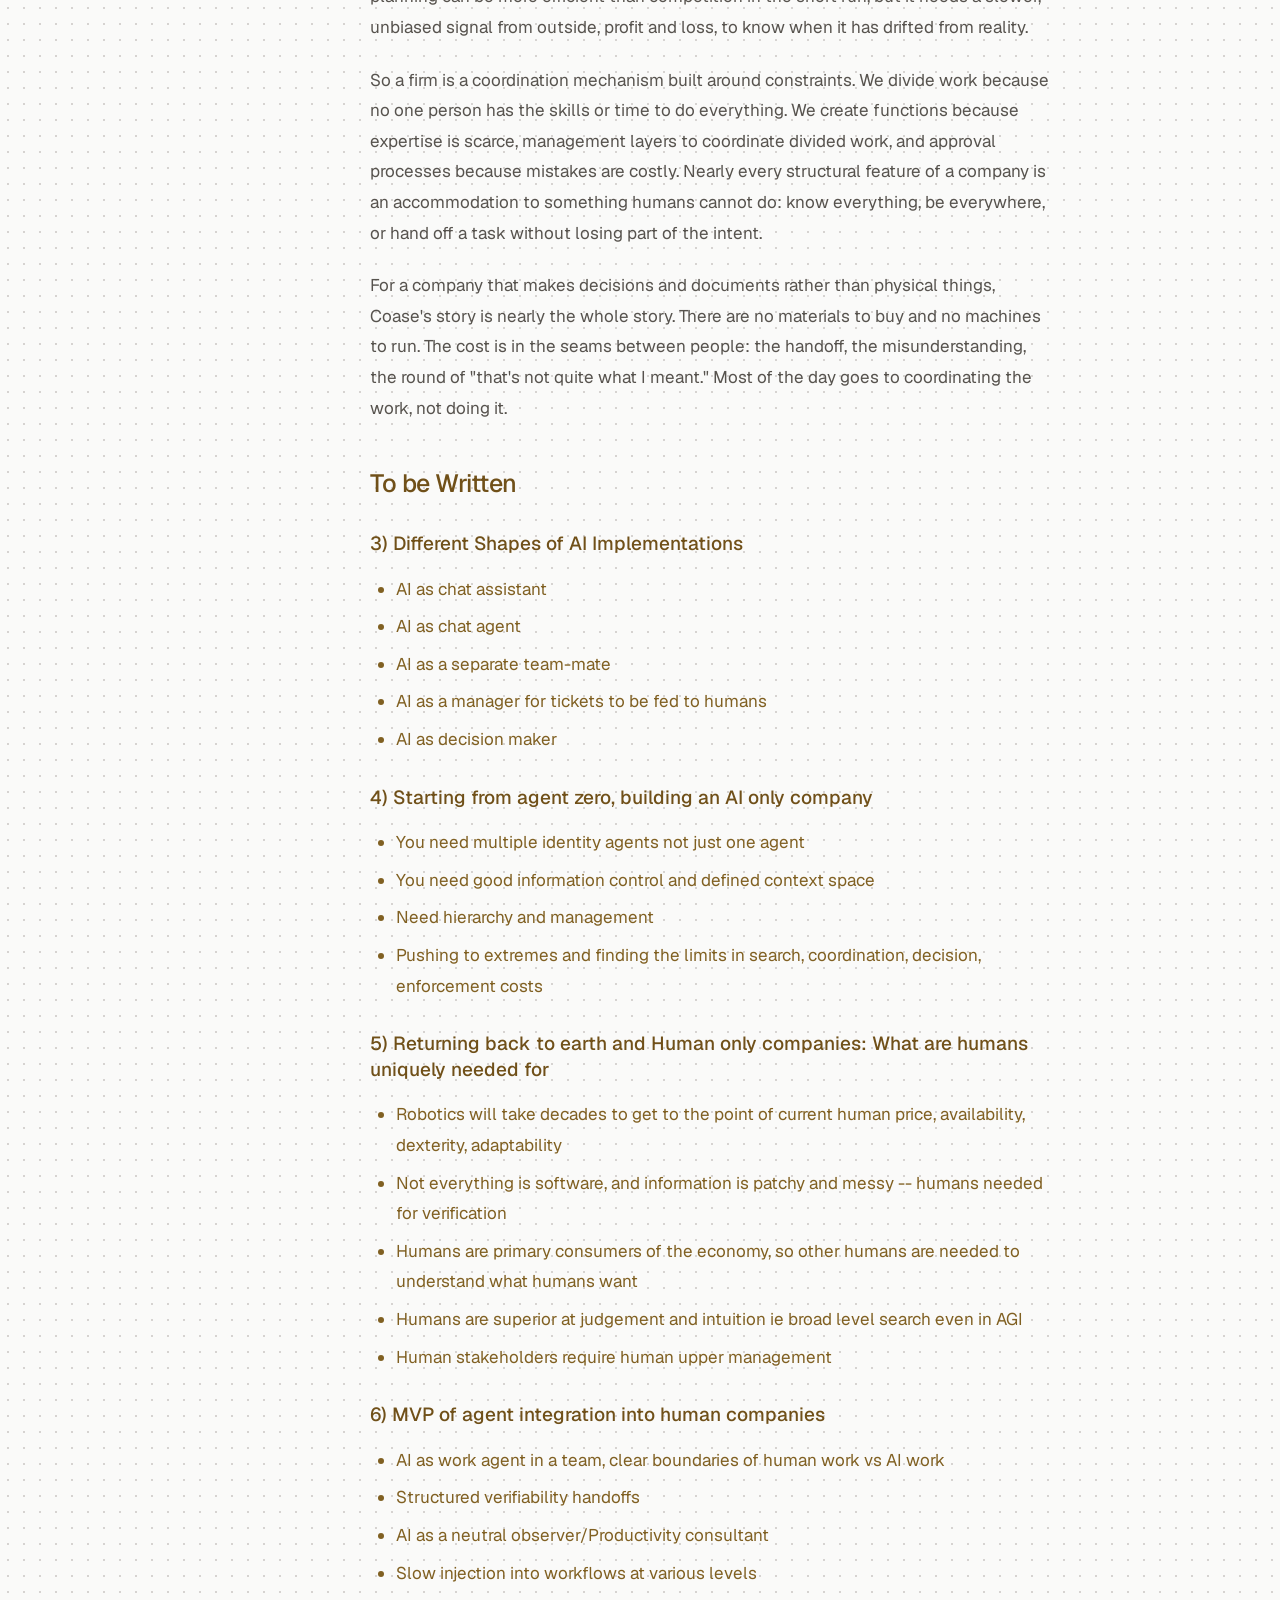
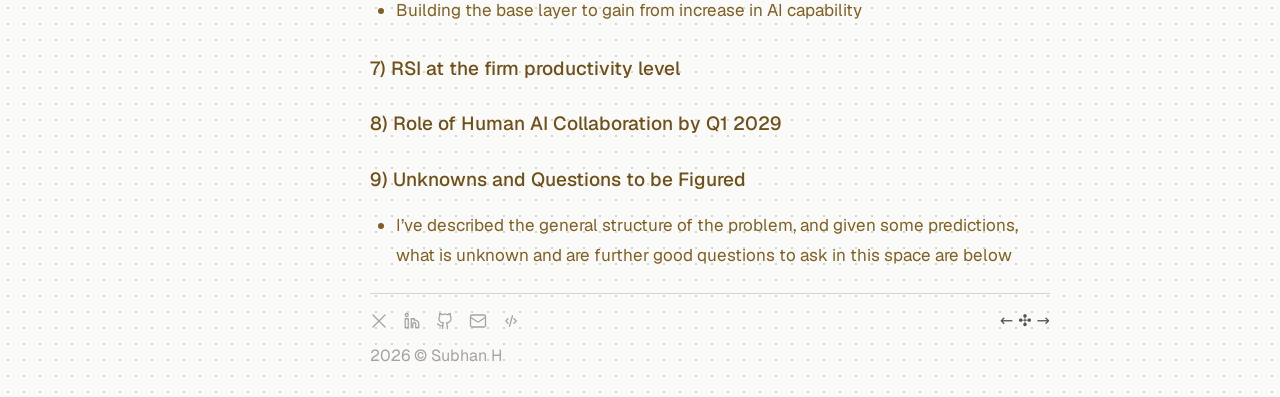
==== commit 0b91ba59: "Distinguish unfinished article outline with amber text" ====
--- a/ai-enterprise-productivity.html
+++ b/ai-enterprise-productivity.html
@@ -10,7 +10,7 @@
         document.documentElement.dataset.theme = localStorage.getItem("theme") || (matchMedia("(prefers-color-scheme: dark)").matches ? "dark" : "light");
       } catch (_) { document.documentElement.dataset.theme = "light"; }
     </script>
-    <link rel="stylesheet" href="styles.css?v=essay-1">
+    <link rel="stylesheet" href="styles.css?v=essay-2">
     <link rel="icon" type="image/png" href="assets/signature-favicon.png?v=1">
   </head>
   <body>
@@ -35,14 +35,14 @@
             <nav aria-label="Article contents"><a class="toc-link toc-level-2" href="#the-problem">The Problem</a>
 <a class="toc-link toc-level-2" href="#what-is-ai">What is AI</a>
 <a class="toc-link toc-level-2" href="#what-is-a-company">What is a Company</a>
-<a class="toc-link toc-level-2" href="#to-be-written">To be Written</a>
-<a class="toc-link toc-level-3" href="#3-different-shapes-of-ai-implementations">3) Different Shapes of AI Implementations</a>
-<a class="toc-link toc-level-3" href="#4-starting-from-agent-zero-building-an-ai-only-company">4) Starting from agent zero, building an AI only company</a>
-<a class="toc-link toc-level-3" href="#5-returning-back-to-earth-and-human-only-companies-what-are-humans-uniquely-needed-for">5) Returning back to earth and Human only companies: What are humans uniquely needed for</a>
-<a class="toc-link toc-level-3" href="#6-mvp-of-agent-integration-into-human-companies">6) MVP of agent integration into human companies</a>
-<a class="toc-link toc-level-3" href="#7-rsi-at-the-firm-productivity-level">7) RSI at the firm productivity level</a>
-<a class="toc-link toc-level-3" href="#8-role-of-human-ai-collaboration-by-q1-2029">8) Role of Human AI Collaboration by Q1 2029</a>
-<a class="toc-link toc-level-3" href="#9-unknowns-and-questions-to-be-figured">9) Unknowns and Questions to be Figured</a></nav>
+<a class="toc-link toc-unfinished toc-level-2" href="#to-be-written">To be Written</a>
+<a class="toc-link toc-unfinished toc-level-3" href="#3-different-shapes-of-ai-implementations">3) Different Shapes of AI Implementations</a>
+<a class="toc-link toc-unfinished toc-level-3" href="#4-starting-from-agent-zero-building-an-ai-only-company">4) Starting from agent zero, building an AI only company</a>
+<a class="toc-link toc-unfinished toc-level-3" href="#5-returning-back-to-earth-and-human-only-companies-what-are-humans-uniquely-needed-for">5) Returning back to earth and Human only companies: What are humans uniquely needed for</a>
+<a class="toc-link toc-unfinished toc-level-3" href="#6-mvp-of-agent-integration-into-human-companies">6) MVP of agent integration into human companies</a>
+<a class="toc-link toc-unfinished toc-level-3" href="#7-rsi-at-the-firm-productivity-level">7) RSI at the firm productivity level</a>
+<a class="toc-link toc-unfinished toc-level-3" href="#8-role-of-human-ai-collaboration-by-q1-2029">8) Role of Human AI Collaboration by Q1 2029</a>
+<a class="toc-link toc-unfinished toc-level-3" href="#9-unknowns-and-questions-to-be-figured">9) Unknowns and Questions to be Figured</a></nav>
           </details>
         </aside>
         <article class="essay">
@@ -83,6 +83,7 @@
 <p>This gives the firm a natural size. Internal coordination has its own costs that grow with scale: information degrades as it moves up a hierarchy, incentives drift, managers make calls a market would have made better. A firm expands until organizing one more transaction internally costs as much as buying it from the market. That margin is the boundary of the firm. And the market stays in the picture as the outer loop: internal planning can be more efficient than competition in the short run, but it needs a slower, unbiased signal from outside, profit and loss, to know when it has drifted from reality.</p>
 <p>So a firm is a coordination mechanism built around constraints. We divide work because no one person has the skills or time to do everything. We create functions because expertise is scarce, management layers to coordinate divided work, and approval processes because mistakes are costly. Nearly every structural feature of a company is an accommodation to something humans cannot do: know everything, be everywhere, or hand off a task without losing part of the intent.</p>
 <p>For a company that makes decisions and documents rather than physical things, Coase's story is nearly the whole story. There are no materials to buy and no machines to run. The cost is in the seams between people: the handoff, the misunderstanding, the round of "that's not quite what I meant." Most of the day goes to coordinating the work, not doing it.</p>
+<section class="essay-unfinished" aria-labelledby="to-be-written">
 <h2 id="to-be-written">To be Written</h2>
 <h3 id="3-different-shapes-of-ai-implementations">3) Different Shapes of AI Implementations</h3>
 <ul>
@@ -120,7 +121,8 @@
 <h3 id="9-unknowns-and-questions-to-be-figured">9) Unknowns and Questions to be Figured</h3>
 <ul>
 <li>I’ve described the general structure of the problem, and given some predictions, what is unknown and are further good questions to ask in this space are below</li>
-</ul></div>
+</ul>
+</section></div>
         </article>
       </main>
 
--- a/styles.css
+++ b/styles.css
@@ -86,3 +86,11 @@
 }
 .essay-shell > .site-header, .essay-shell > footer { max-width: 680px; }
 .essay-body sup { font-size: .72em; line-height: 0; }
+
+/* Draft outline uses the banner's amber family, with contrast in both themes. */
+.essay-shell { --unfinished-text: #806022; --unfinished-heading: #705019; }
+:root[data-theme="dark"] .essay-shell { --unfinished-text: #bba16e; --unfinished-heading: #d0b67e; }
+.essay-unfinished { color: var(--unfinished-text); }
+.essay-body .essay-unfinished h2, .essay-body .essay-unfinished h3,
+.toc-unfinished:hover, .toc-unfinished[aria-current] { color: var(--unfinished-heading); }
+.toc-unfinished { color: var(--unfinished-text); }
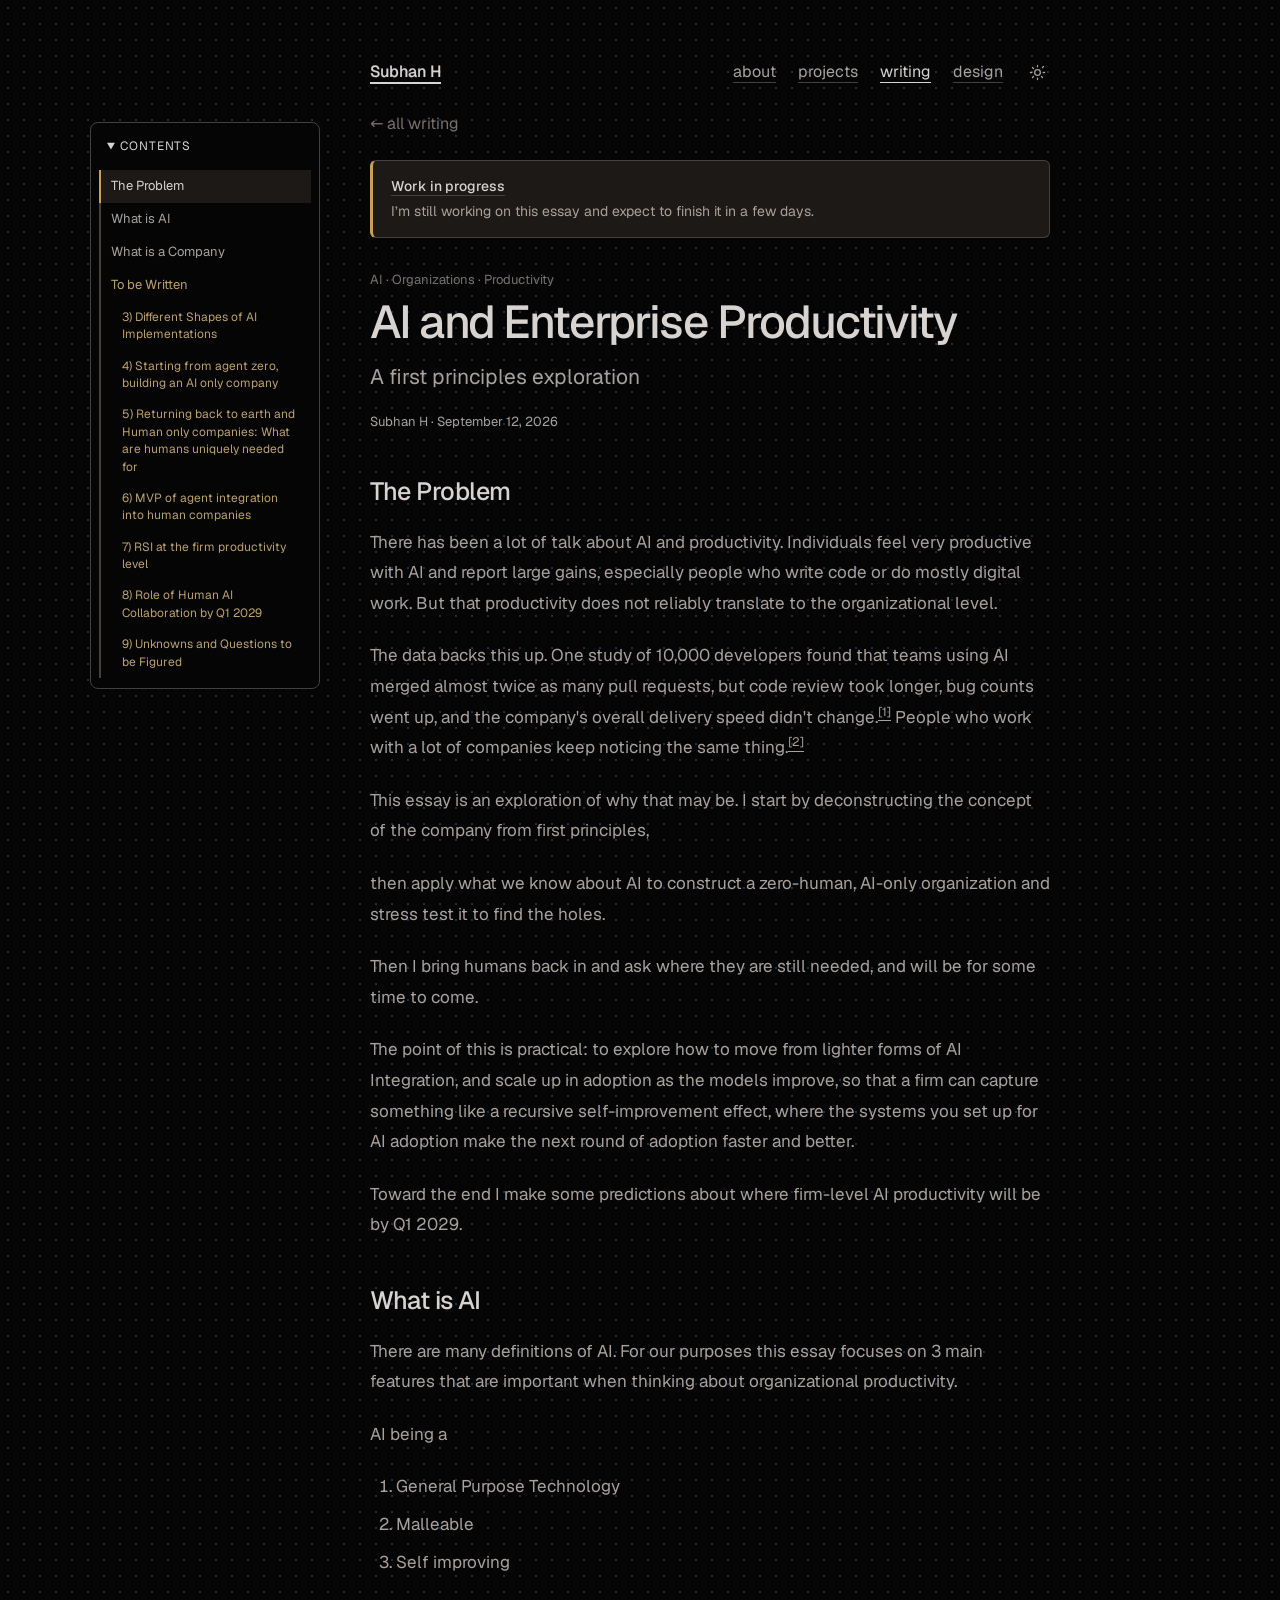
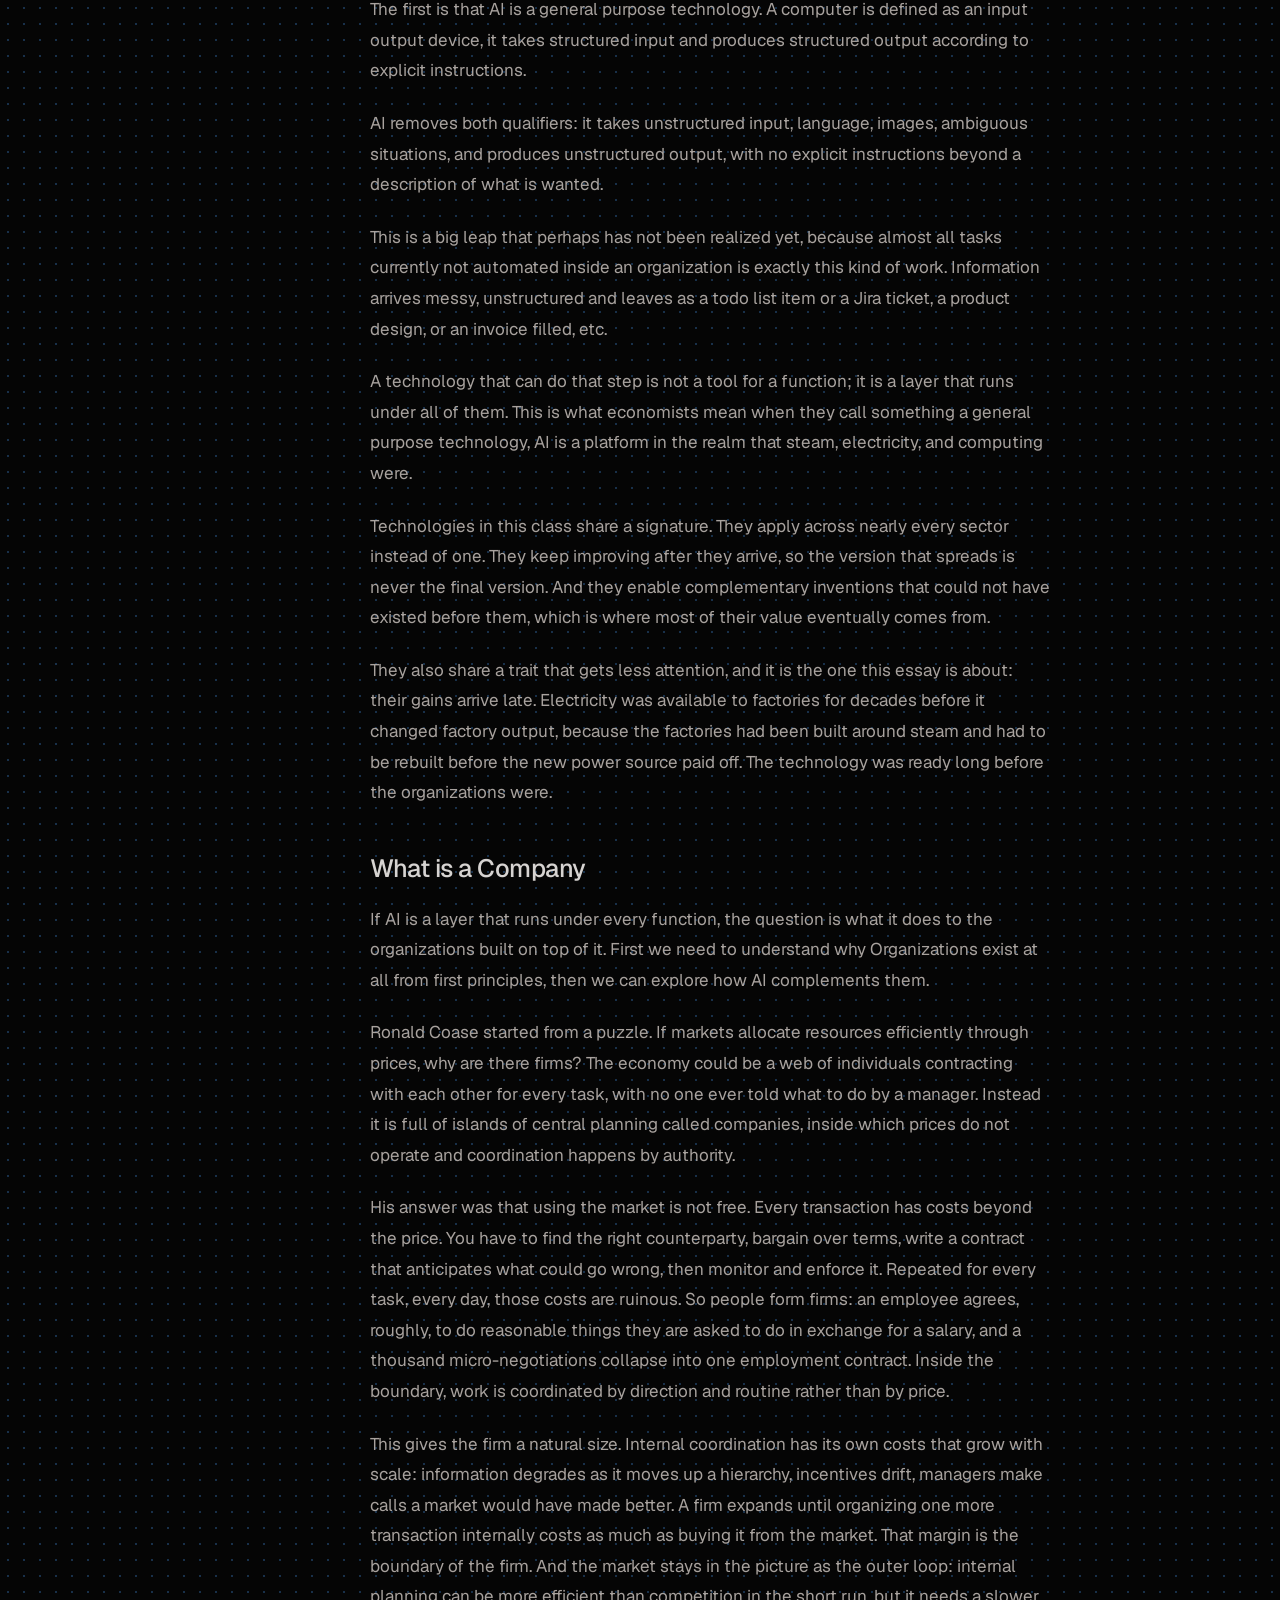
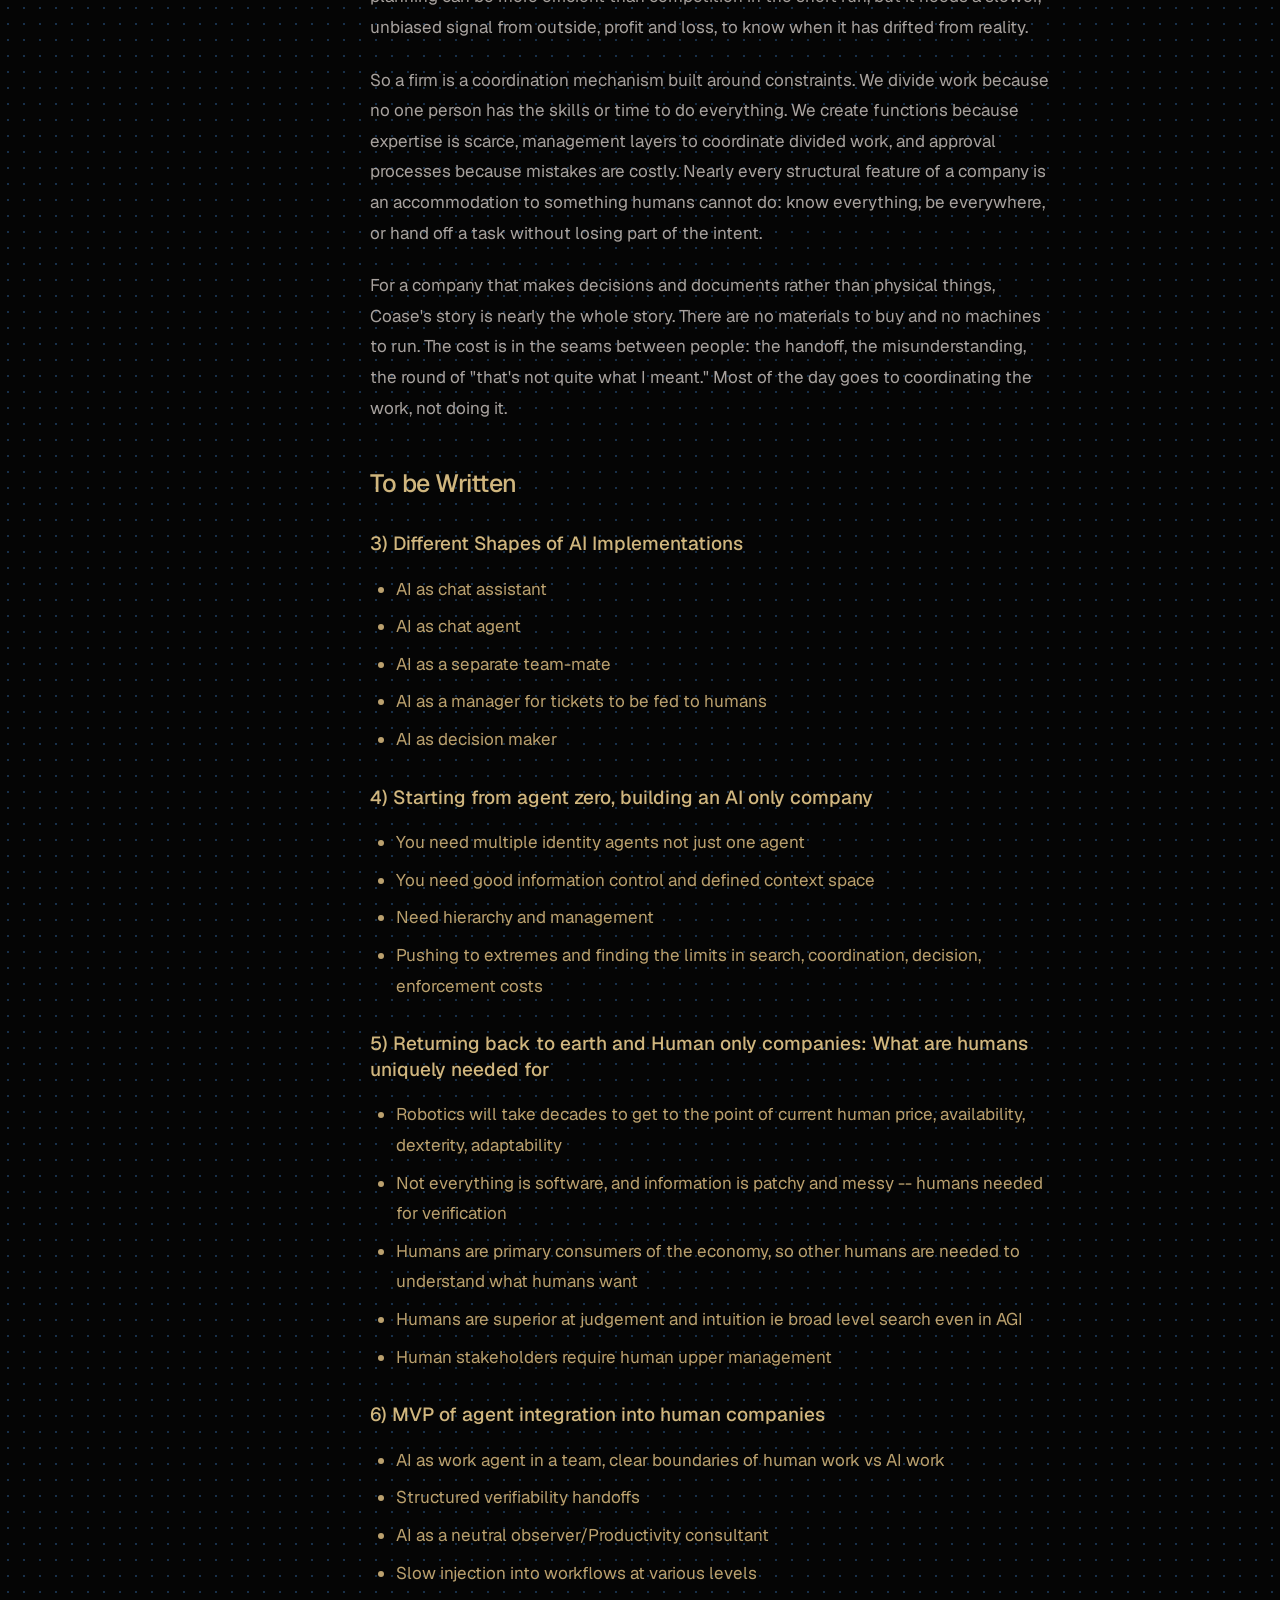
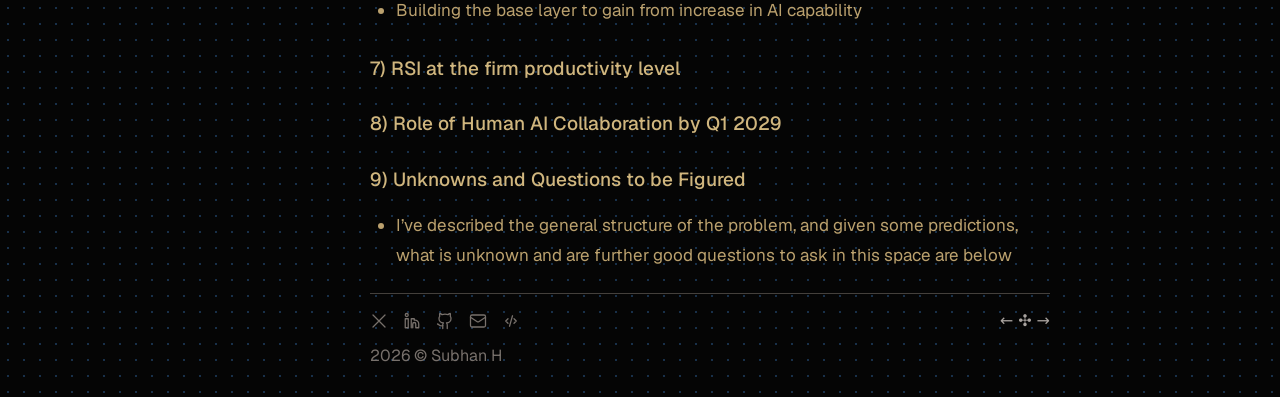
==== commit 0dbb7fe2: "Default resume site to dark theme" ====
--- a/ai-enterprise-productivity.html
+++ b/ai-enterprise-productivity.html
@@ -7,7 +7,7 @@
     <title>AI and Enterprise Productivity — Subhan H</title>
     <script>
       try {
-        document.documentElement.dataset.theme = localStorage.getItem("theme") || (matchMedia("(prefers-color-scheme: dark)").matches ? "dark" : "light");
+        document.documentElement.dataset.theme = localStorage.getItem("theme") || "dark";
       } catch (_) { document.documentElement.dataset.theme = "light"; }
     </script>
     <link rel="stylesheet" href="styles.css?v=essay-2">
--- a/styles.css
+++ b/styles.css
@@ -39,7 +39,7 @@
 .project-search { display: flex; align-items: center; gap: 8px; height: 44px; margin: 4px 0 15px; padding: 0 12px; border: 1px solid var(--line); border-radius: 7px; background: color-mix(in srgb,var(--bg) 82%,transparent); }.project-search:focus-within { border-color: var(--strong); }.search-icon { width: 21px; height: 21px; fill: none; stroke: currentColor; stroke-width: 2; stroke-linecap: round; }.project-search input { width: 100%; border: 0; outline: 0; background: transparent; color: var(--strong); }.project-search input::placeholder { color: var(--muted); }
 .project-list { display: grid; gap: 15px; }.project-card { position: relative; overflow: hidden; border: 1px solid var(--line); border-radius: 8px; background: var(--surface-strong); }.project-card-link { position: absolute; inset: 0; z-index: 1; border-radius: inherit; cursor: pointer; }.project-art { position: relative; display: grid; place-items: center; height: 245px; overflow: hidden; background: #2c2441; }.project-art.amber { background: #f1dba9; }.project-art.cyan { background: #173a44; }.project-thumbnail { display: block; width: 100%; height: 100%; object-fit: contain; background: #090909; }.art-grid { position: absolute; inset: 0; opacity: .5; background-image: linear-gradient(rgba(255,255,255,.1) 1px,transparent 1px),linear-gradient(90deg,rgba(255,255,255,.1) 1px,transparent 1px); background-size: 24px 24px; transform: perspective(250px) rotateX(55deg) scale(1.5); transform-origin: center bottom; }.art-window { position: relative; width: 73%; height: 66%; padding: 32px 24px; border: 1px solid rgba(255,255,255,.7); border-radius: 7px; background: rgba(250,250,249,.92); box-shadow: 0 20px 45px rgba(0,0,0,.25); color: #292524; }.art-window i { position: absolute; top: 12px; width: 7px; height: 7px; border-radius: 50%; background: #a8a29e; }.art-window i:first-child { left: 13px; background: #ef4444; }.art-window i:nth-child(2) { left: 25px; background: #f59e0b; }.art-window i:nth-child(3) { left: 37px; background: #22c55e; }.art-window b,.art-window small { display: block; }.art-window b { margin-top: 13px; font-size: 22px; }.art-window small { margin-top: 7px; color: #78716c; }
 .project-copy { padding: 18px 20px 20px; background: color-mix(in srgb,var(--surface-strong) 92%,transparent); }.project-heading { display: flex; align-items: center; justify-content: space-between; }.project-heading h1 { margin: 0; color: var(--strong); font-size: 24px; font-weight: 500; }.project-heading span { position: relative; z-index: 2; display: flex; gap: 16px; }.project-heading svg { width: 20px; height: 20px; fill: none; stroke: currentColor; stroke-width: 1.8; stroke-linecap: round; stroke-linejoin: round; }.project-copy p { margin: 7px 0 5px; line-height: 1.55; }.tags { color: var(--muted); font-size: 13px; }.empty { margin: 30px 0; text-align: center; }
-.article-list { display: grid; gap: 9px; padding: 2px 0 13px; }.article-row { display: grid; grid-template-columns: minmax(0,1fr) auto; gap: 18px; padding: 0; text-decoration: none; }.article-row span { color: var(--strong); }.article-row:hover span { text-decoration: underline; text-underline-offset: 4px; }.article-row time { color: var(--muted); }
+.article-list { display: grid; gap: 9px; padding: 2px 0 13px; }.article-row { display: grid; grid-template-columns: minmax(0,1fr) auto; gap: 18px; padding: 0; text-decoration: none; }.article-row span { color: var(--strong); }.article-row:hover span { text-decoration: underline; text-underline-offset: 4px; }.article-row time { color: var(--muted); }.article-row--draft { color: var(--unfinished-text, #806022); }.article-row--draft span,.article-row--draft time { color: inherit; }.article-row--draft time { color: var(--unfinished-text, #806022); }.article-row--draft:hover span { text-decoration: none; }
 .project-article { padding: 28px 0 13px; }.article-back { display: inline-block; margin-bottom: 25px; color: var(--muted); text-decoration: none; }.article-back:hover { color: var(--strong); text-decoration: underline; text-underline-offset: 4px; }.article-kicker { margin: 0 0 8px; color: var(--muted); font-size: 13px; }.project-article h1 { margin: 0; color: var(--strong); font-size: clamp(30px,7vw,40px); font-weight: 500; line-height: 1.1; letter-spacing: -.035em; }.article-dek { margin: 13px 0 0; color: var(--accent-grow-jewelry); font-size: 18px; font-style: italic; font-synthesis: style; line-height: 1.5; }.article-note { margin: 12px 0 0; color: var(--muted); font-size: 13px; }.article-actions { display: flex; flex-wrap: wrap; gap: 10px; margin: 22px 0 4px; }.article-button { display: inline-flex; align-items: center; justify-content: center; min-height: 40px; padding: 0 15px; border: 1px solid rgba(41,37,36,.25); border-radius: 7px; color: #292524; font-size: 14px; font-weight: 500; text-decoration: none; transition: transform .16s ease, box-shadow .16s ease, filter .16s ease; }.article-button:hover,.article-button:focus-visible { color: #292524; transform: translateY(-1px); box-shadow: 0 5px 14px rgba(0,0,0,.16); filter: saturate(1.08); }.article-button--demo { background: #f2cf4a; }.article-button--code { background: #b9d9f2; }.project-article section { margin-top: 34px; }.project-article h2 { margin: 0 0 12px; color: var(--strong); font-size: 21px; font-weight: 500; line-height: 1.25; }.project-article p { margin: 0 0 16px; line-height: 1.65; }.article-points,.article-flow { margin: 0 0 18px; padding-left: 22px; }.article-points li,.article-flow li { margin: 7px 0; line-height: 1.55; }.article-flow { counter-reset: flow; padding-left: 0; list-style: none; }.article-flow li { position: relative; padding-left: 33px; }.article-flow li::before { position: absolute; left: 0; display: grid; place-items: center; width: 21px; height: 21px; border: 1px solid var(--line); border-radius: 50%; color: var(--muted); content: counter(flow); counter-increment: flow; font-size: 11px; }.architecture-table { width: 100%; margin: 0 0 20px; border-collapse: collapse; font-size: 14px; }.architecture-table th,.architecture-table td { padding: 10px; border: 1px solid var(--line); text-align: left; vertical-align: top; }.architecture-table th { color: var(--strong); font-weight: 500; }.architecture-table td:first-child { width: 54px; color: var(--muted); font-family: ui-monospace,monospace; }
 .design-accordion { display: grid; gap: 10px; }.design-section { border: 1px solid var(--line); border-radius: 8px; background: color-mix(in srgb,var(--bg) 86%,transparent); overflow: clip; }.design-section summary { display: flex; align-items: center; justify-content: space-between; gap: 16px; padding: 12px 14px; color: var(--strong); font-weight: 500; cursor: pointer; list-style: none; }.design-section summary::-webkit-details-marker { display: none; }.design-section summary::after { content: "+"; order: 3; width: 16px; color: var(--muted); font-family: ui-monospace,monospace; font-weight: 400; text-align: center; }.design-section[open] summary::after { content: "−"; }.design-section[open] summary { border-bottom: 1px solid var(--line); }.section-count { margin-left: auto; color: var(--muted); font-size: 12px; font-weight: 400; }.section-body { padding: 14px; }.ux-article-grid { display: grid; grid-template-columns: repeat(2,minmax(0,1fr)); gap: 10px; }.ux-article-card { min-width: 0; overflow: hidden; border: 1px solid var(--line); border-radius: 8px; background: var(--surface); }.ux-card-art { position: relative; display: flex; align-items: flex-end; aspect-ratio: 16/10; padding: 10px; overflow: hidden; border-bottom: 1px solid var(--line); background-image: linear-gradient(rgba(255,255,255,.05) 1px,transparent 1px),linear-gradient(90deg,rgba(255,255,255,.05) 1px,transparent 1px); background-size: 14px 14px; }.ux-card-art span { color: var(--muted); font-family: ui-monospace,monospace; font-size: 12px; }.ux-card-art i { position: absolute; right: 12px; width: 42%; height: 1px; background: var(--line); transform-origin: right; }.ux-card-art i:nth-of-type(1) { top: 35%; transform: rotate(-18deg); }.ux-card-art i:nth-of-type(2) { top: 53%; width: 60%; transform: rotate(12deg); }.ux-card-art i:nth-of-type(3) { top: 69%; width: 32%; transform: rotate(-35deg); }.ux-card-copy { padding: 11px; }.ux-card-copy small { display: block; color: var(--muted); font-size: 10px; line-height: 1.3; }.ux-card-copy h1 { margin: 7px 0 5px; color: var(--strong); font-size: 15px; font-weight: 500; line-height: 1.25; }.ux-card-copy p { margin: 0; font-size: 13px; line-height: 1.4; }.read-label { display: block; margin-top: 12px; color: var(--muted); font-size: 11px; }.brand-body { padding: 10px; }.brand-grid { display: grid; grid-template-columns: repeat(2,minmax(0,1fr)); gap: 10px; }.brand-item { display: grid; place-items: center; aspect-ratio: 4/5; padding: 4px; overflow: hidden; border: 1px solid var(--line); border-radius: 8px; background: var(--surface); transition: border-color .15s ease,transform .15s ease; }.brand-item:hover { border-color: var(--strong); transform: translateY(-2px); }.brand-item img { display: block; width: 100%; height: 100%; border-radius: 5px; object-fit: contain; }
 .palette-backdrop { position: fixed; inset: 0; z-index: 20; display: grid; place-items: start center; padding-top: 17vh; background: rgba(0,0,0,.48); backdrop-filter: blur(3px); }.palette-backdrop[hidden] { display: none; }.palette { width: min(420px,calc(100% - 36px)); padding: 8px; border: 1px solid var(--line); border-radius: 10px; background: var(--bg); box-shadow: 0 24px 70px rgba(0,0,0,.35); }.palette-title { display: flex; justify-content: space-between; padding: 7px 9px 11px; color: var(--muted); font-size: 13px; }.palette-title button { padding: 0; border: 0; background: none; font-size: 20px; }.palette>a,.palette>button { display: block; width: 100%; padding: 9px 10px; border: 0; border-radius: 6px; background: transparent; text-align: left; text-decoration: none; cursor: pointer; }.palette>a:hover,.palette>button:hover,.palette>a:focus-visible,.palette>button:focus-visible { background: var(--surface); color: var(--strong); outline: none; }
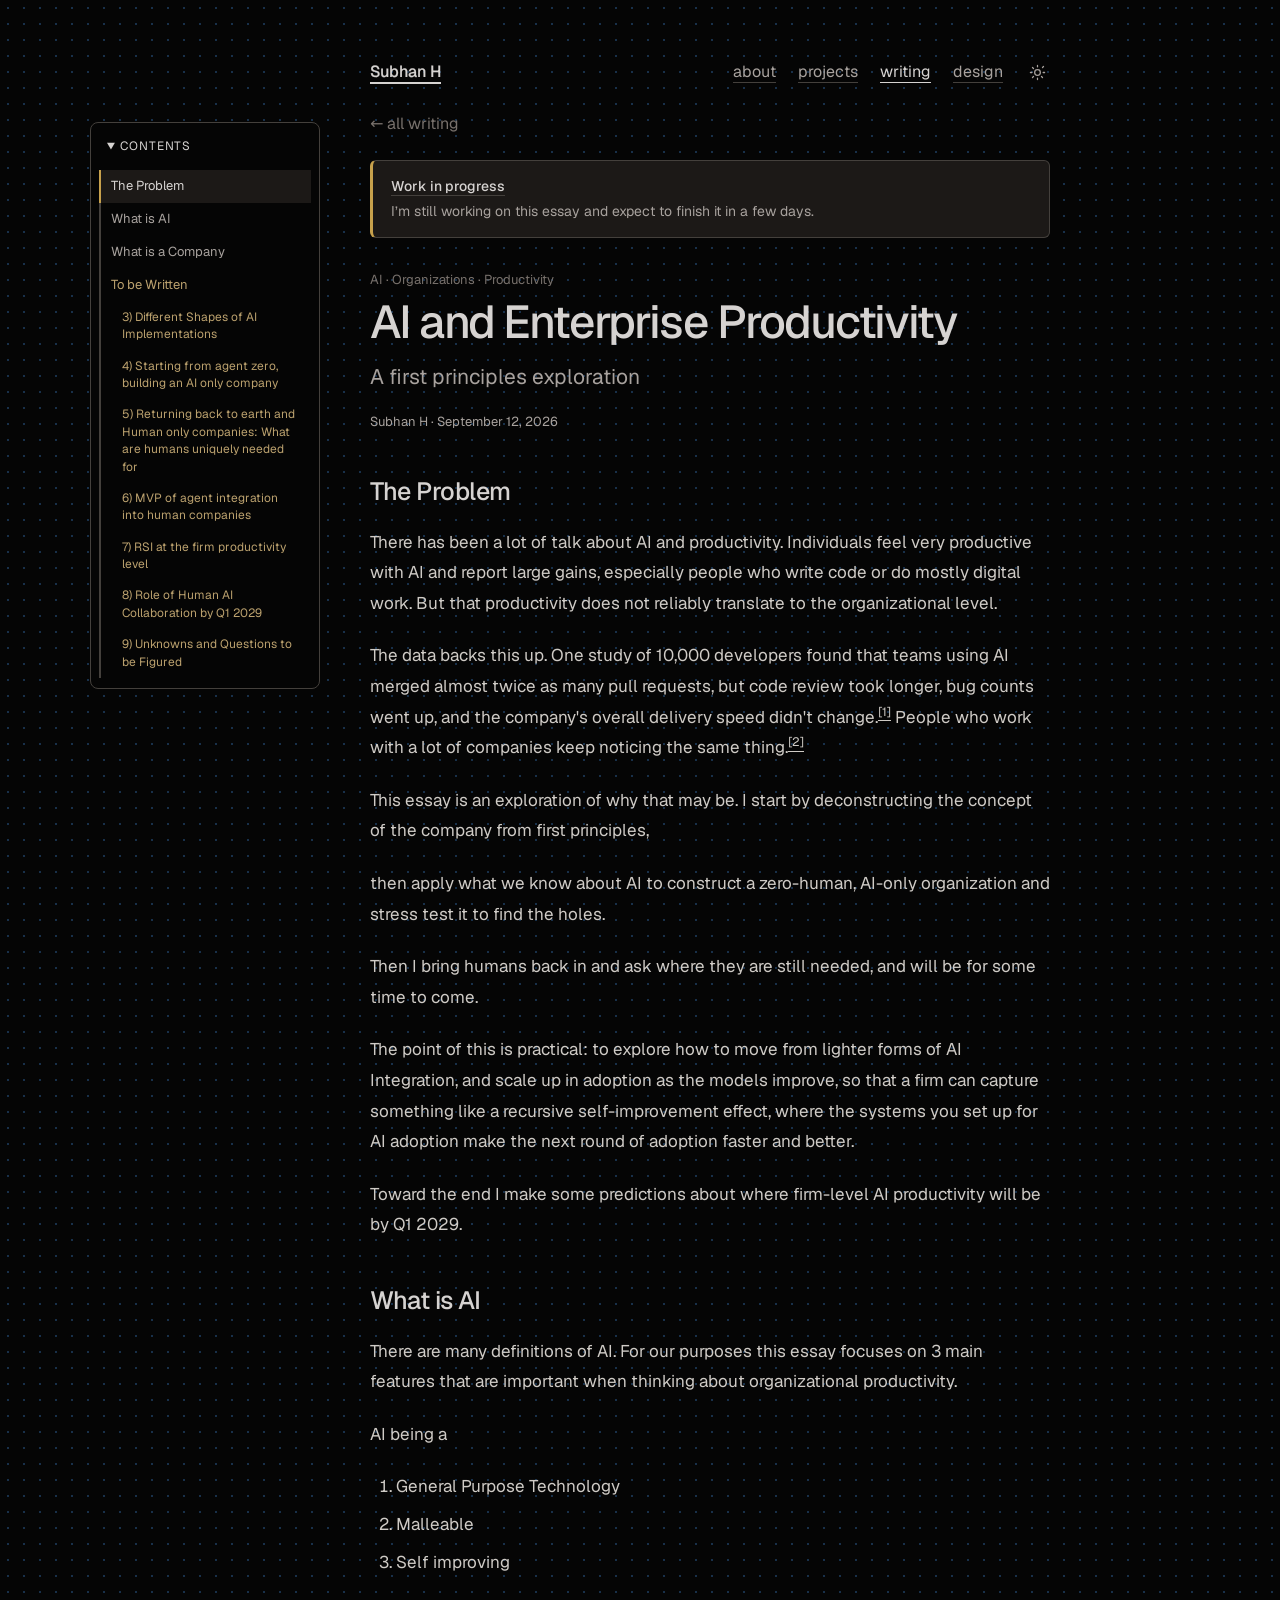
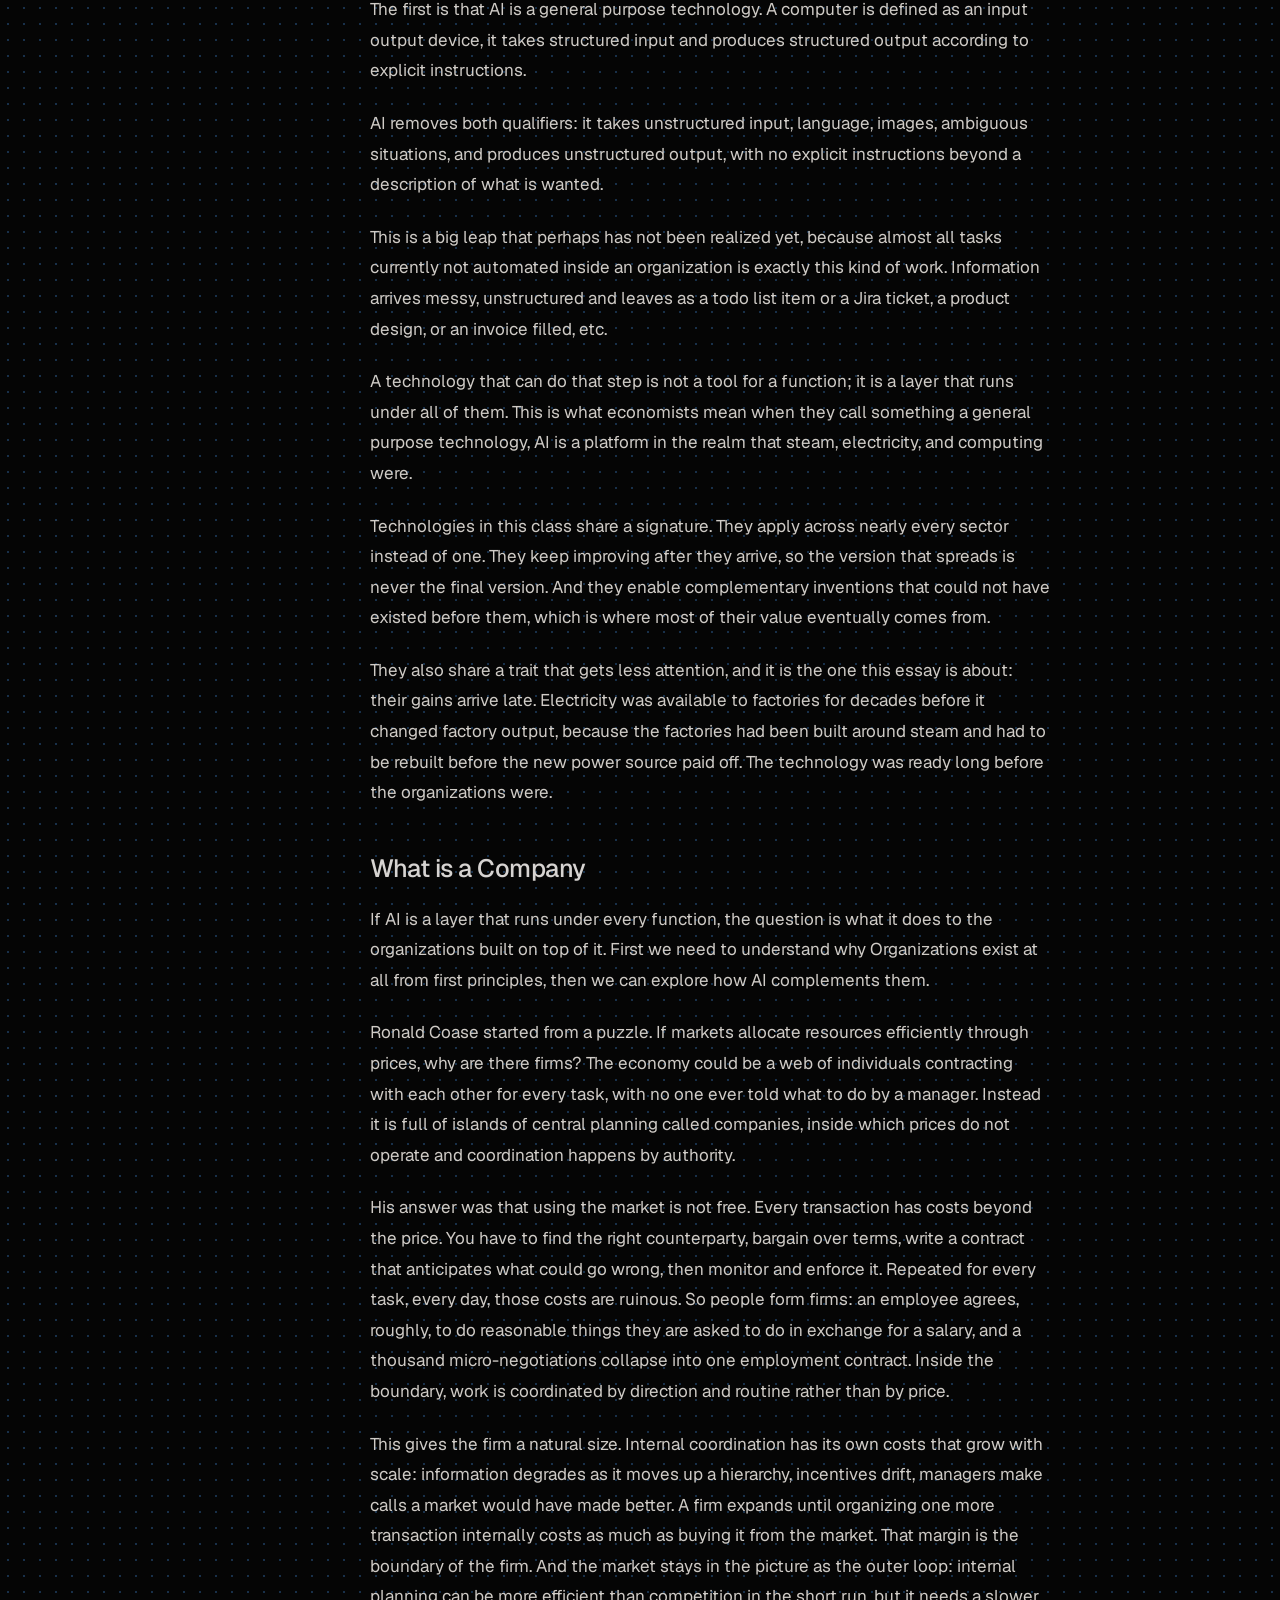
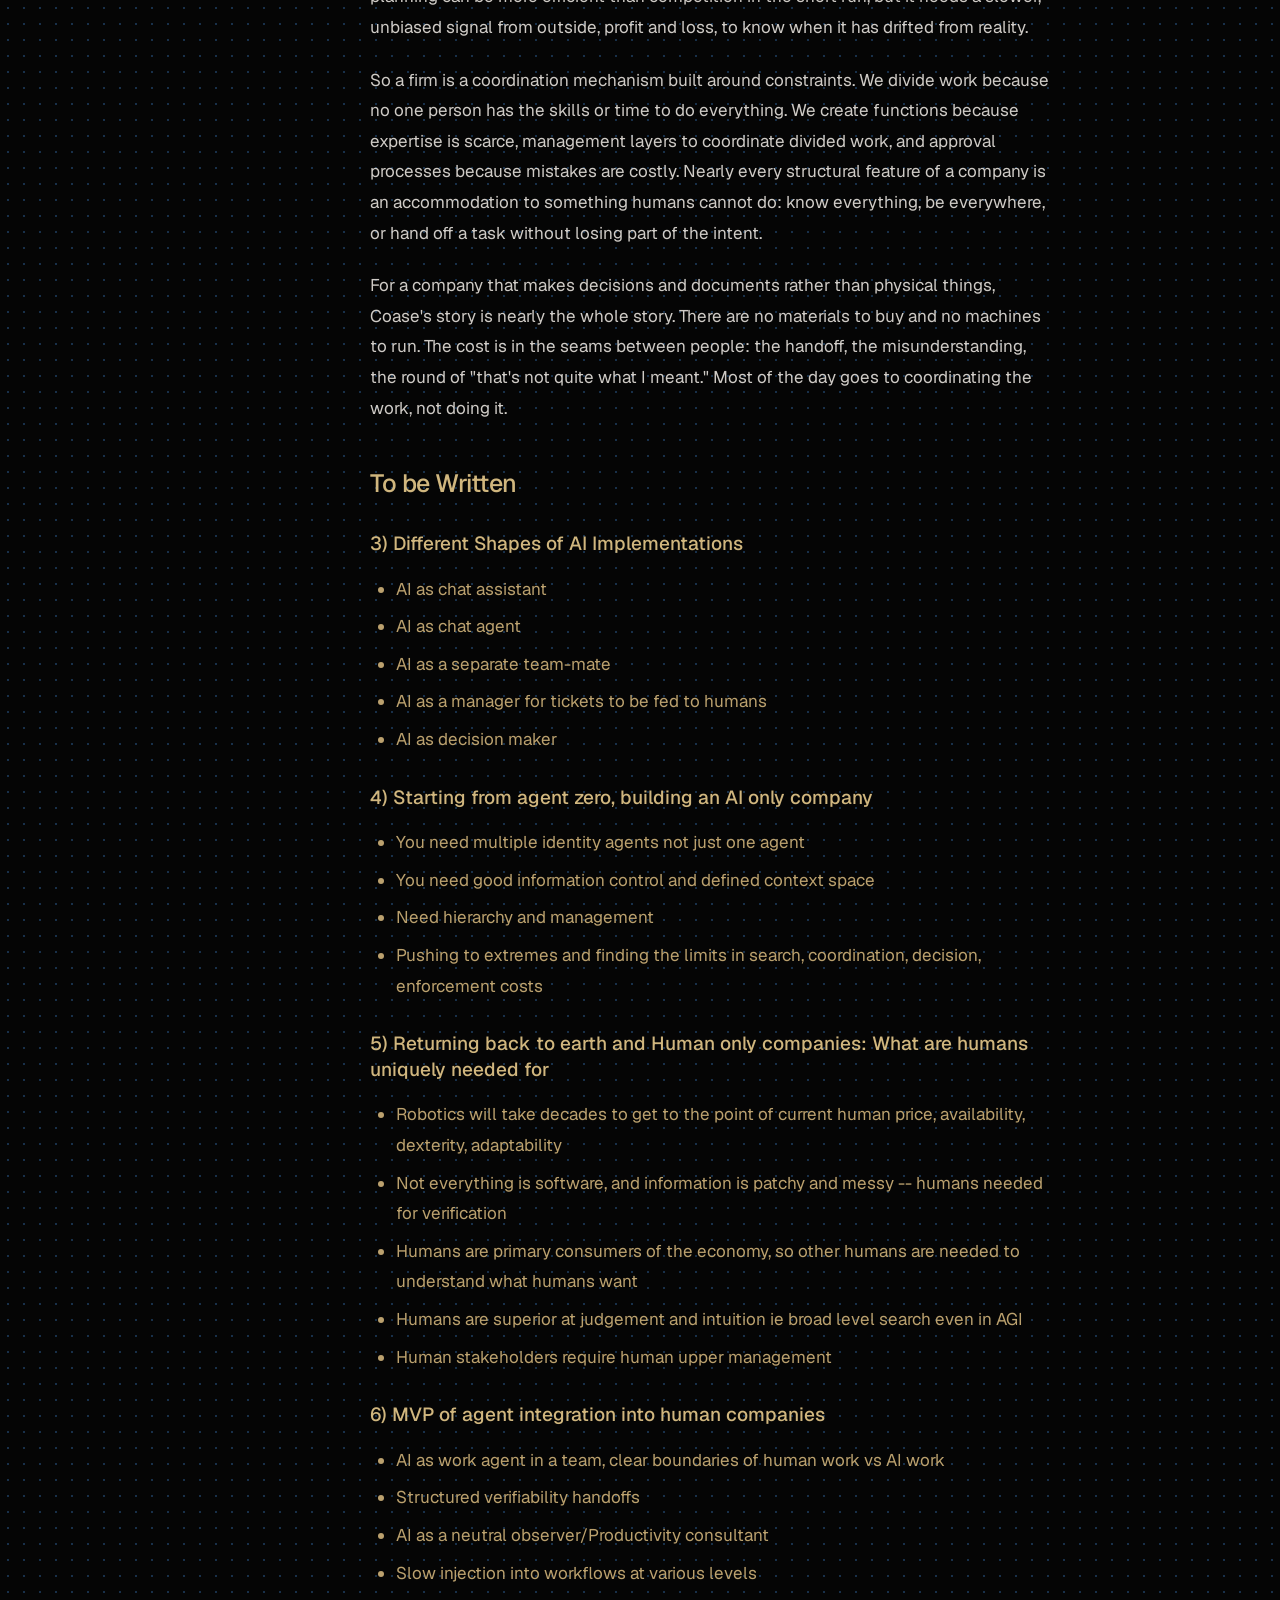
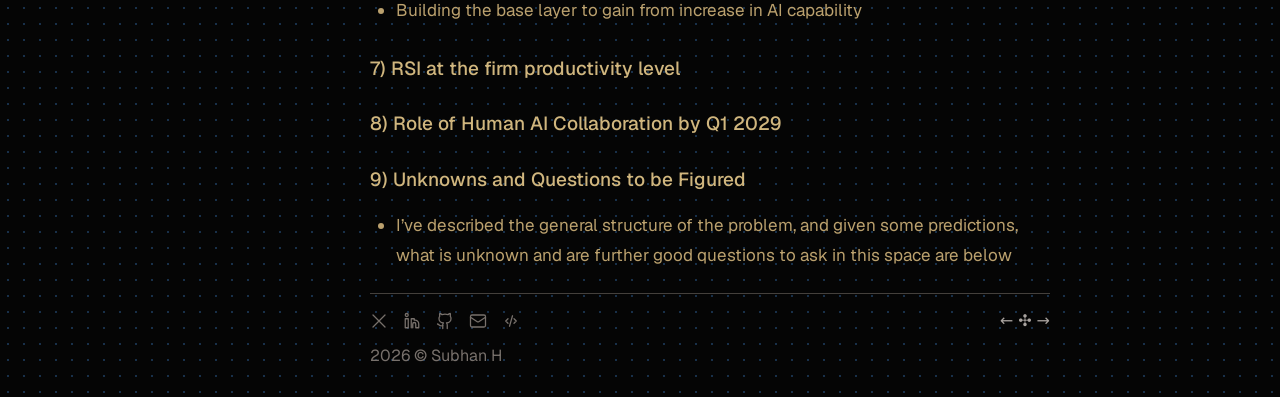
==== commit 9d55a011: "Brighten essay body text in dark mode" ====
--- a/ai-enterprise-productivity.html
+++ b/ai-enterprise-productivity.html
@@ -10,7 +10,7 @@
         document.documentElement.dataset.theme = localStorage.getItem("theme") || "dark";
       } catch (_) { document.documentElement.dataset.theme = "light"; }
     </script>
-    <link rel="stylesheet" href="styles.css?v=essay-2">
+    <link rel="stylesheet" href="styles.css?v=essay-3">
     <link rel="icon" type="image/png" href="assets/signature-favicon.png?v=1">
   </head>
   <body>
--- a/styles.css
+++ b/styles.css
@@ -67,6 +67,7 @@
 .essay-subtitle { margin: 0; font-size: 21px; }
 .essay-byline { margin-top: 20px; font-size: 13px; }
 .essay-body { font-size: 17px; line-height: 1.8; overflow-wrap: anywhere; }
+:root[data-theme="dark"] .essay-body { color: #cfcbc6; }
 .essay-body h2, .essay-body h3 { color: var(--strong); font-weight: 500; line-height: 1.35; scroll-margin-top: 110px; }
 .essay-body h2 { margin: 44px 0 18px; font-size: 25px; letter-spacing: -.02em; }
 .essay-body h3 { margin: 30px 0 14px; font-size: 19px; }
